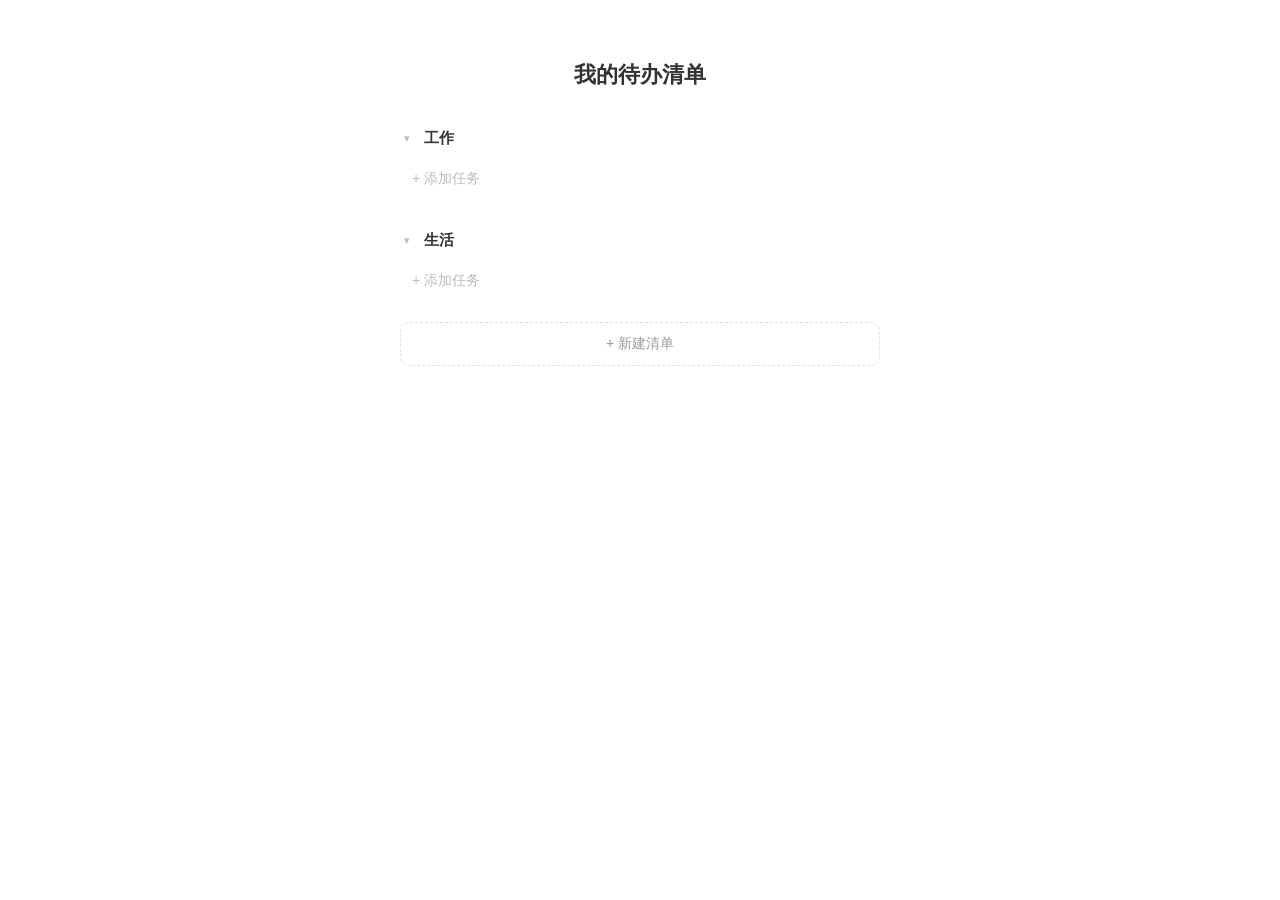
==== index.html @ 476b6042 "add time and reminder" ====
<!DOCTYPE html>
<html lang="zh">
<head>
<meta charset="UTF-8">
<title>我的待办清单</title>
<link rel="stylesheet" href="style.css">
</head>
<body>

<h1>我的待办清单</h1>

<div id="app"></div>

<script src="app.js"></script>
<script>
  // 把整个应用挂到 #app 这个元素上，开始运行
  initApp(document.getElementById('app'));

  // 启动提醒检查（每分钟看一遍有没有任务到点了）
  startReminderTimer();
</script>

</body>
</html>
---- style.css ----
body {
    font-family: -apple-system, BlinkMacSystemFont, "Segoe UI", sans-serif;
    max-width: 480px;
    margin: 60px auto;
    padding: 0 16px;
    background: #ffffff;
    color: #333;
  }

  h1 {
    text-align: center;
    font-size: 22px;
    font-weight: 600;
    color: #333;
    margin-bottom: 28px;
  }

  ul {
    list-style: none;
    padding: 0;
    margin: 0;
  }

  .category {
    margin-bottom: 20px;
  }

  .category-header {
    display: flex;
    align-items: center;
    gap: 8px;
    padding: 8px 4px;
    cursor: pointer;
    user-select: none;
  }

  .arrow {
    width: 12px;
    font-size: 11px;
    color: #bbb;
  }

  .category-name {
    font-size: 15px;
    font-weight: 600;
  }

  .category-count {
    font-size: 12px;
    color: #bbb;
  }

  .todo-item {
    display: flex;
    align-items: center;
    background: #ffffff;
    padding: 14px 12px;
    margin-bottom: 6px;
    border-radius: 10px;
    box-shadow: 0 1px 3px rgba(0, 0, 0, 0.06);
    cursor: pointer;
  }

  .checkbox {
    width: 20px;
    height: 20px;
    flex-shrink: 0;
    margin-right: 12px;
    border: 2px solid #d0d0d0;
    border-radius: 50%;
    background: white;
    cursor: pointer;
    position: relative;
  }

  .checkbox:hover {
    border-color: #4a90e2;
  }

  .checkbox.checked {
    background: #4a90e2;
    border-color: #4a90e2;
  }

  .checkbox.checked::after {
    content: '✓';
    position: absolute;
    top: -3px;
    left: 3px;
    color: white;
    font-size: 13px;
  }

  .todo-text {
    flex: 1;
    font-size: 15px;
  }

  .todo-item.done .todo-text {
    color: #bbb;
    text-decoration: line-through;
  }

  .edit-input {
    flex: 1;
    font-size: 15px;
    padding: 2px 4px;
    border: none;
    border-bottom: 1px solid #4a90e2;
    outline: none;
    background: none;
  }

  .add-task {
    padding: 12px;
    font-size: 14px;
    color: #bbb;
    border-radius: 10px;
    cursor: pointer;
  }

  .add-task:hover {
    color: #4a90e2;
    background: #fafafa;
  }

  .add-input {
    width: 100%;
    box-sizing: border-box;
    padding: 13px 12px;
    font-size: 15px;
    border: 1px solid #4a90e2;
    border-radius: 10px;
    outline: none;
  }

  #new-category-btn {
    width: 100%;
    padding: 12px;
    font-size: 14px;
    color: #999;
    background: none;
    border: 1px dashed #e0e0e0;
    border-radius: 10px;
    cursor: pointer;
  }

  #new-category-btn:hover {
    color: #4a90e2;
    border-color: #4a90e2;
  }

  /* ---- 三个点的下拉菜单 ---- */
  .menu-anchor {
    position: relative;
    flex-shrink: 0;
    margin-left: auto;
  }

  .menu-btn {
    background: none;
    border: none;
    color: #bbb;
    font-size: 16px;
    line-height: 1;
    padding: 4px 6px;
    cursor: pointer;
    opacity: 0;
    transition: opacity 0.15s;
  }

  .todo-item:hover .menu-btn,
  .category-header:hover .menu-btn,
  .menu-btn.open {
    opacity: 1;
  }

  .menu-btn:hover {
    color: #666;
  }

  .menu {
    position: absolute;
    top: 100%;
    right: 0;
    z-index: 10;
    min-width: 130px;
    padding: 4px 0;
    background: white;
    border-radius: 8px;
    box-shadow: 0 2px 12px rgba(0, 0, 0, 0.14);
    cursor: default;
  }

  .menu-item {
    padding: 8px 14px;
    font-size: 13px;
    color: #333;
    cursor: pointer;
  }

  .menu-item:hover {
    background: #f5f7fa;
  }

  .menu-item.danger {
    color: #e05252;
  }

  .menu-label {
    padding: 6px 14px 2px;
    font-size: 11px;
    color: #bbb;
  }

  .menu-divider {
    height: 1px;
    margin: 4px 0;
    background: #f0f0f0;
  }

  /* ---- 详情页 ---- */
  .back-btn {
    padding: 6px 0;
    margin-bottom: 16px;
    font-size: 14px;
    color: #999;
    background: none;
    border: none;
    cursor: pointer;
  }

  .back-btn:hover {
    color: #4a90e2;
  }

  .detail-card {
    display: flex;
    align-items: center;
    padding: 16px 14px;
    border-radius: 10px;
    box-shadow: 0 1px 3px rgba(0, 0, 0, 0.06);
  }

  .detail-title {
    flex: 1;
    font-size: 17px;
  }

  .detail-card.done .detail-title {
    color: #bbb;
    text-decoration: line-through;
  }

  .detail-row {
    display: flex;
    align-items: center;
    gap: 10px;
    padding: 13px 4px;
    font-size: 14px;
    border-bottom: 1px solid #f4f4f4;
  }

  .detail-label {
    flex-shrink: 0;
    width: 68px;
    color: #999;
  }

  .detail-value {
    flex: 1;
  }

  .detail-value.empty {
    color: #ccc;
  }

  .icon-btn {
    padding: 4px;
    font-size: 15px;
    color: #bbb;
    background: none;
    border: none;
    cursor: pointer;
  }

  .icon-btn:hover {
    color: #4a90e2;
  }

  .due-editor {
    padding: 14px 12px;
    margin-top: 8px;
    background: #fafbfc;
    border-radius: 10px;
  }

  .field {
    display: flex;
    align-items: center;
    gap: 10px;
    margin-bottom: 10px;
    font-size: 14px;
  }

  .due-input,
  .remind-select {
    flex: 1;
    padding: 7px 9px;
    font-size: 14px;
    color: #333;
    background: white;
    border: 1px solid #e0e0e0;
    border-radius: 8px;
    outline: none;
  }

  .due-input:focus,
  .remind-select:focus {
    border-color: #4a90e2;
  }

  .due-actions {
    display: flex;
    gap: 8px;
    margin-top: 14px;
  }

  .due-actions button {
    padding: 7px 16px;
    font-size: 13px;
    border: none;
    border-radius: 8px;
    cursor: pointer;
  }

  .btn-primary {
    color: white;
    background: #4a90e2;
  }

  .btn-plain {
    color: #666;
    background: #eee;
  }

  .btn-danger {
    margin-left: auto;
    color: #e05252;
    background: none;
  }

  .notice {
    padding: 10px 4px;
    font-size: 12px;
    line-height: 1.6;
    color: #b58105;
  }

  .detail-meta {
    padding: 14px 4px;
    font-size: 13px;
    color: #999;
  }

  .detail-placeholder {
    padding: 20px;
    font-size: 13px;
    color: #ccc;
    text-align: center;
    border: 1px dashed #eee;
    border-radius: 10px;
  }
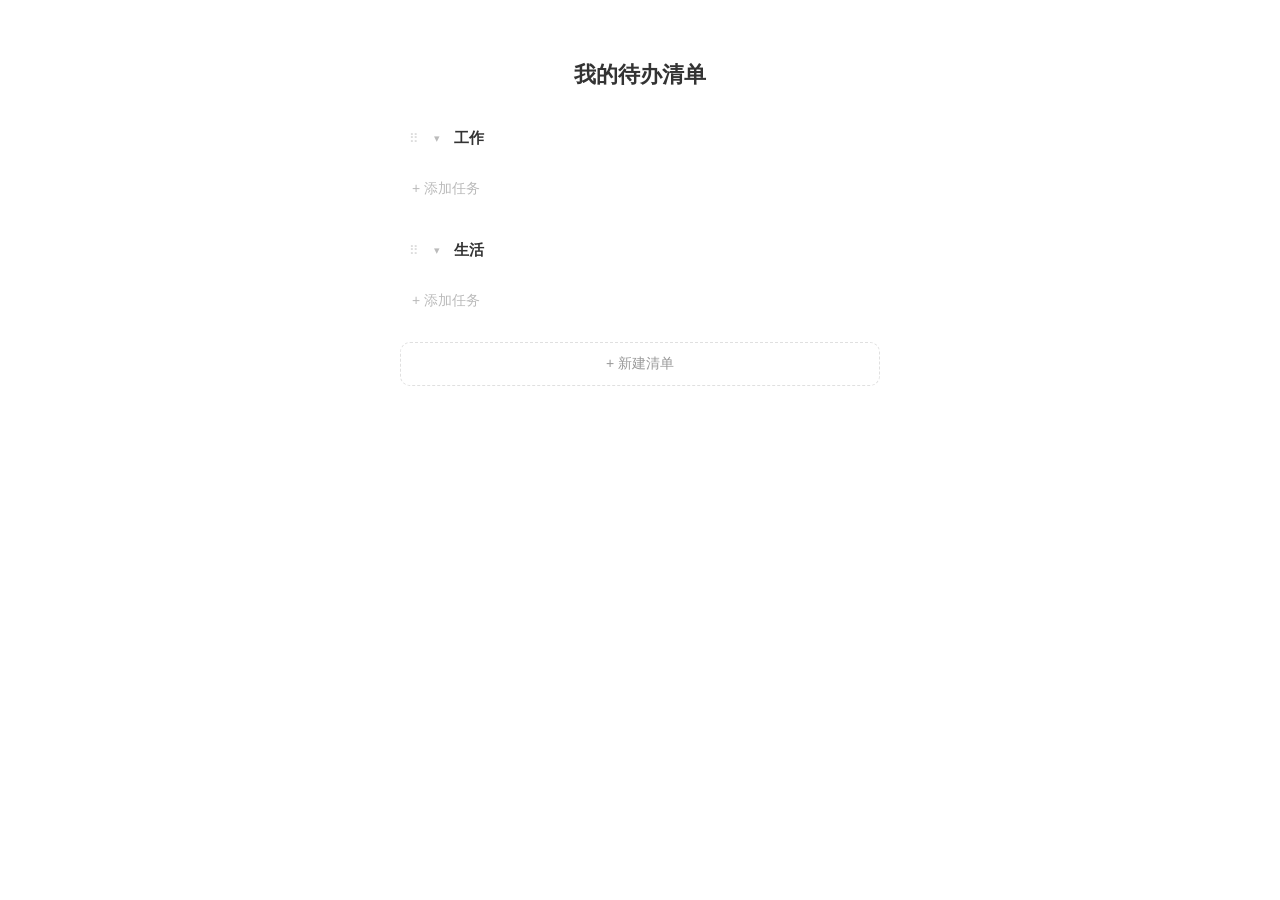
==== commit c8d002e0: "PWA" ====
--- a/index.html
+++ b/index.html
@@ -2,7 +2,19 @@
 <html lang="zh">
 <head>
 <meta charset="UTF-8">
+<!-- 手机上按屏幕真实宽度渲染。没有这一行，iPhone 会当成电脑屏幕、把整页缩小 -->
+<meta name="viewport" content="width=device-width, initial-scale=1, viewport-fit=cover">
 <title>我的待办清单</title>
+
+<!-- PWA：让它能被"添加到主屏幕"，装出来像个 App -->
+<link rel="manifest" href="manifest.json">
+<meta name="theme-color" content="#ffffff">
+<!-- 下面几行是 iPhone 专用的，Safari 不认 manifest 里的部分设置 -->
+<meta name="apple-mobile-web-app-capable" content="yes">
+<meta name="apple-mobile-web-app-status-bar-style" content="default">
+<meta name="apple-mobile-web-app-title" content="待办">
+<link rel="apple-touch-icon" href="icons/apple-touch-icon.png">
+
 <link rel="stylesheet" href="style.css">
 </head>
 <body>
@@ -18,6 +30,17 @@
 
   // 启动提醒检查（每分钟看一遍有没有任务到点了）
   startReminderTimer();
+
+  // 注册 Service Worker，让网页能离线打开。
+  // 浏览器只在 https 或者 localhost 下才允许注册，所以用 http 的局域网地址访问时
+  // 这一步会被跳过 —— 那种情况下网页照常能用，只是装不成 App、也不能离线
+  if ('serviceWorker' in navigator) {
+    window.addEventListener('load', () => {
+      navigator.serviceWorker.register('sw.js').catch((error) => {
+        console.log('Service Worker 没注册成功：', error.message);
+      });
+    });
+  }
 </script>
 
 </body>
--- a/style.css
+++ b/style.css
@@ -5,6 +5,55 @@
     padding: 0 16px;
     background: #ffffff;
     color: #333;
+    /* 装成 App 全屏运行时，别被刘海和底部横条挡住 */
+    padding-left: max(16px, env(safe-area-inset-left));
+    padding-right: max(16px, env(safe-area-inset-right));
+  }
+
+  /* ---- 手机上的调整 ---- */
+  @media (max-width: 600px) {
+    body {
+      margin-top: max(24px, env(safe-area-inset-top));
+      margin-bottom: max(24px, env(safe-area-inset-bottom));
+    }
+
+    h1 {
+      margin-bottom: 20px;
+    }
+  }
+
+  /* 触屏设备上把图标按钮的点击热区放大。
+     手指不像鼠标那么准，太小的按钮点不中 */
+  @media (hover: none) {
+    .drag-handle,
+    .pin-btn,
+    .menu-btn,
+    .icon-btn,
+    .attach-remove {
+      min-width: 36px;
+      min-height: 36px;
+      font-size: 15px;
+    }
+
+    .checkbox {
+      width: 24px;
+      height: 24px;
+    }
+
+    .checkbox.checked::after {
+      top: -1px;
+      left: 4px;
+      font-size: 15px;
+    }
+
+    .todo-item {
+      padding: 12px 8px;
+    }
+
+    .menu-item {
+      padding: 12px 16px;
+      font-size: 14px;
+    }
   }
 
   h1 {
@@ -165,13 +214,88 @@
     line-height: 1;
     padding: 4px 6px;
     cursor: pointer;
-    opacity: 0;
+    opacity: 1;
     transition: opacity 0.15s;
   }
 
-  .todo-item:hover .menu-btn,
-  .category-header:hover .menu-btn,
-  .menu-btn.open {
+  .drag-handle {
+    flex-shrink: 0;
+    padding: 4px 5px;
+    margin-right: 2px;
+    font-size: 13px;
+    line-height: 1;
+    color: #ddd;
+    background: none;
+    border: none;
+    cursor: grab;
+    /* 手机上按住手柄拖动时，不要把页面一起滚走 */
+    touch-action: none;
+  }
+
+  .drag-handle:hover {
+    color: #999;
+  }
+
+  .drag-handle:active {
+    cursor: grabbing;
+  }
+
+  /* 正在被拖动的那一块，半透明一点，好看清自己拖到哪了 */
+  .todo-item.dragging,
+  .category.dragging {
+    opacity: 0.45;
+  }
+
+  /* 空清单也要有一点高度，否则拖不进去 */
+  .category ul:empty {
+    min-height: 10px;
+  }
+
+  .pin-btn {
+    flex-shrink: 0;
+    padding: 4px;
+    font-size: 13px;
+    background: none;
+    border: none;
+    cursor: pointer;
+    opacity: 0.45;
+    transition: opacity 0.15s;
+  }
+
+  /* 已置顶的常亮，一眼能看出哪些被置顶了 */
+  .pin-btn.pinned {
+    opacity: 1;
+  }
+
+  /* 平时隐藏、鼠标移上去才显现 —— 只在真的支持悬停的设备上这么做。
+     手机和平板没有"悬停"这回事，那样会让按钮永远看不见。
+     详情页的按钮不参与隐藏：那一页就是来做操作的，藏起来没道理 */
+  @media (hover: hover) {
+    .todo-item .menu-btn,
+    .category-header .menu-btn,
+    .todo-item .pin-btn {
+      opacity: 0;
+    }
+
+    .todo-item:hover .menu-btn,
+    .category-header:hover .menu-btn,
+    .menu-btn.open {
+      opacity: 1;
+    }
+
+    .todo-item:hover .pin-btn {
+      opacity: 0.45;
+    }
+
+    .todo-item .pin-btn.pinned,
+    .todo-item:hover .pin-btn.pinned {
+      opacity: 1;
+    }
+  }
+
+  /* 放在媒体查询之后，保证鼠标移到按钮本身时一定是完全可见的 */
+  .menu-btn:hover,
+  .pin-btn:hover {
     opacity: 1;
   }
 
@@ -371,3 +495,103 @@
     border: 1px dashed #eee;
     border-radius: 10px;
   }
+
+  .section-label {
+    margin: 22px 0 8px;
+    font-size: 12px;
+    color: #999;
+  }
+
+  .note-input {
+    box-sizing: border-box;
+    width: 100%;
+    padding: 12px;
+    font-family: inherit;
+    font-size: 14px;
+    line-height: 1.6;
+    color: #333;
+    background: #fafbfc;
+    border: 1px solid #eee;
+    border-radius: 10px;
+    outline: none;
+    resize: vertical;
+  }
+
+  .note-input:focus {
+    background: white;
+    border-color: #4a90e2;
+  }
+
+  .file-input {
+    display: none;
+  }
+
+  .attach-add {
+    width: 100%;
+    padding: 11px;
+    font-size: 13px;
+    color: #999;
+    background: none;
+    border: 1px dashed #e0e0e0;
+    border-radius: 10px;
+    cursor: pointer;
+  }
+
+  .attach-add:hover {
+    color: #4a90e2;
+    border-color: #4a90e2;
+  }
+
+  .attach-item {
+    display: flex;
+    align-items: center;
+    gap: 10px;
+    padding: 8px 10px;
+    margin-bottom: 6px;
+    background: #fafbfc;
+    border-radius: 10px;
+  }
+
+  .attach-preview {
+    flex-shrink: 0;
+    max-width: 160px;
+    font-size: 13px;
+  }
+
+  .attach-preview img,
+  .attach-preview video {
+    display: block;
+    max-width: 160px;
+    max-height: 110px;
+    border-radius: 6px;
+  }
+
+  .attach-preview audio {
+    max-width: 160px;
+  }
+
+  .attach-preview a {
+    color: #4a90e2;
+    text-decoration: none;
+  }
+
+  .attach-info {
+    flex: 1;
+    font-size: 12px;
+    color: #999;
+    word-break: break-all;
+  }
+
+  .attach-remove {
+    flex-shrink: 0;
+    padding: 4px 6px;
+    font-size: 16px;
+    color: #ccc;
+    background: none;
+    border: none;
+    cursor: pointer;
+  }
+
+  .attach-remove:hover {
+    color: #e05252;
+  }
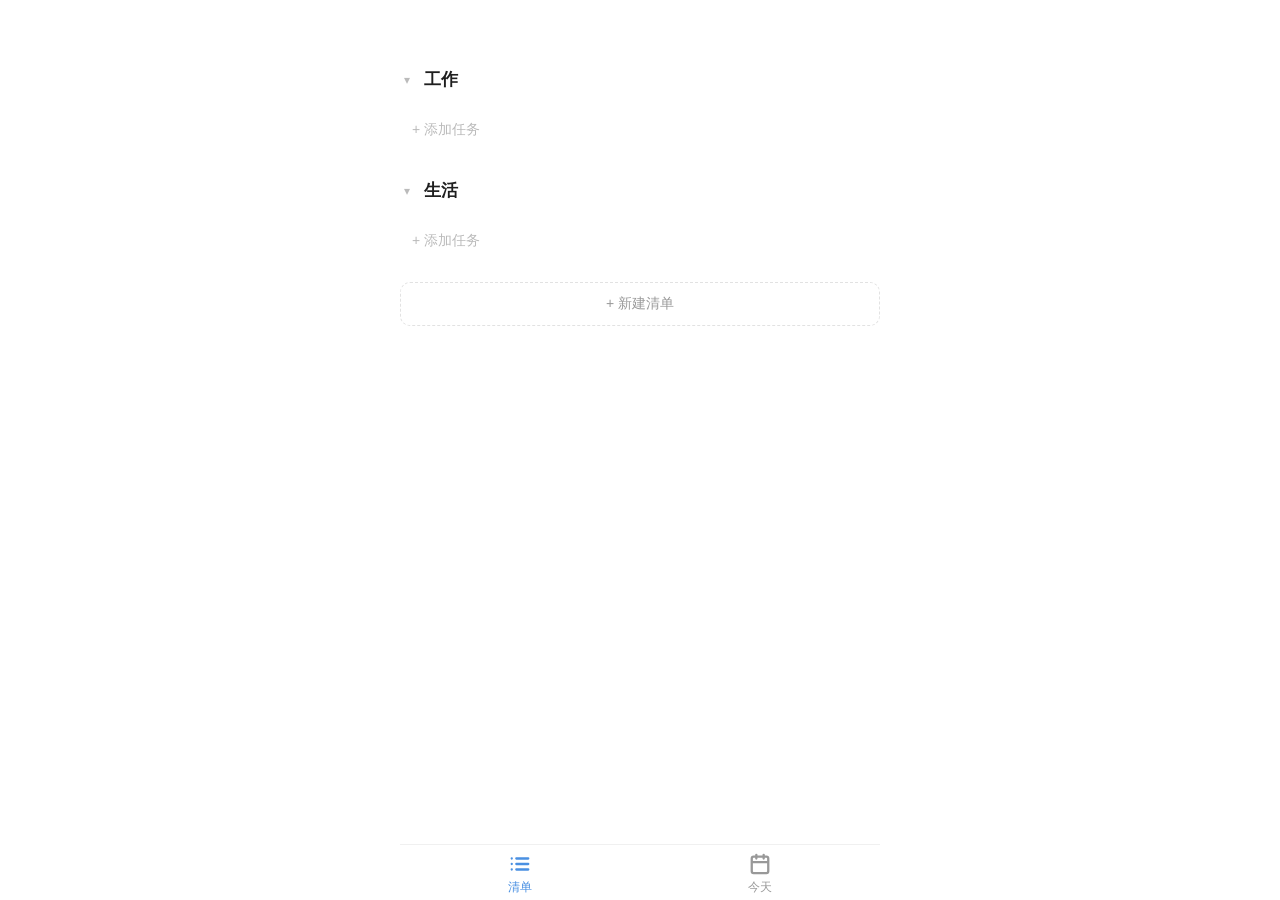
==== commit 3d65a9b3: "增加底部菜单栏和今天视图" ====
--- a/index.html
+++ b/index.html
@@ -19,8 +19,8 @@
 </head>
 <body>
 
-<h1>我的待办清单</h1>
-
+<!-- 标题由各个标签页自己渲染（"清单"页和"今天"页标题不同），
+     所以这里只留一个挂载点 -->
 <div id="app"></div>
 
 <script src="app.js"></script>
--- a/style.css
+++ b/style.css
@@ -1,38 +1,101 @@
+  /* ==========================================================
+     设计变量（design tokens）
+
+     整个界面的颜色、字号、间距、圆角都从这里取，下面的样式里
+     不再出现具体数值。想整体调风格，改这一块就够了。
+
+     为什么要这样：原来散落着 23 个颜色，其中一半是肉眼分不出的灰
+     （#ccc / #c8c8c8 / #bbb / #aaa…），间距里还有 7px、11px、13px
+     这种随手写的数。看起来"没设计感"，往往就是这些不成体系的细节造成的。
+     ========================================================== */
+  :root {
+    /* ---- 文字颜色，从深到浅 ---- */
+    --text-title:  #1f1f1f;   /* 清单名这类标题 */
+    --text-body:   #333333;   /* 正文 */
+    --text-muted:  #666666;   /* 次要信息、已置顶的图标 */
+    --text-subtle: #999999;   /* 说明文字、分组标题 */
+    --text-faint:  #bbbbbb;   /* 占位符、已完成/已放弃的任务 */
+
+    /* ---- 线条，从深到浅 ---- */
+    --icon-idle:   #cccccc;   /* 平时不显眼的图标 */
+    --border:      #d5d5d5;   /* 勾选框这类需要看清的边 */
+    --border-soft: #e2e2e2;   /* 输入框、虚线框 */
+    --divider:     #f0f0f0;   /* 分隔线 */
+
+    /* ---- 背景 ---- */
+    --surface:        #ffffff;   /* 卡片、页面底色 */
+    --surface-sunken: #fafafa;   /* 次要区块、已完成的任务 */
+
+    /* ---- 强调色 ---- */
+    --accent:      #4a90e2;
+    --accent-dark: #3f7fcc;   /* 按钮按下/悬停 */
+    --danger:      #e05252;   /* 删除 */
+    --warning:     #b58105;   /* 提示 */
+
+    /* ---- 间距：只用 4 的倍数 ---- */
+    --space-1: 4px;
+    --space-2: 8px;
+    --space-3: 12px;
+    --space-4: 16px;
+    --space-5: 20px;
+    --space-6: 24px;
+    --space-7: 28px;
+
+    /* ---- 字号 ---- */
+    --text-xs:   12px;   /* 数量、标签 */
+    --text-sm:   13px;   /* 菜单项 */
+    --text-base: 14px;   /* 任务文字 */
+    --text-md:   15px;   /* 输入框 */
+    --text-lg:   17px;   /* 清单名 */
+    --text-xl:   22px;   /* 页面标题 */
+
+    /* ---- 圆角 ---- */
+    --radius-sm: 4px;    /* 勾选框 */
+    --radius:    8px;    /* 输入框、菜单 */
+    --radius-lg: 10px;   /* 卡片 */
+
+    /* ---- 阴影 ---- */
+    --shadow-card: 0 1px 3px rgba(0, 0, 0, 0.06);
+    --shadow-menu: 0 2px 12px rgba(0, 0, 0, 0.14);
+    --shadow-lift: 0 10px 28px rgba(0, 0, 0, 0.18);   /* 拖动时浮起来的那份 */
+  }
+
   body {
     font-family: -apple-system, BlinkMacSystemFont, "Segoe UI", sans-serif;
     max-width: 480px;
-    margin: 60px auto;
-    padding: 0 16px;
-    background: #ffffff;
-    color: #333;
+    margin: 60px auto;   /* 页面级留白，故意不走间距刻度 */
+    padding: 0 var(--space-4);
+    /* 给固定在底部的标签栏让出位置，否则最后一条会被盖住 */
+    padding-bottom: 80px;
+    background: var(--surface);
+    color: var(--text-body);
     /* 装成 App 全屏运行时，别被刘海和底部横条挡住 */
-    padding-left: max(16px, env(safe-area-inset-left));
-    padding-right: max(16px, env(safe-area-inset-right));
+    padding-left: max(var(--space-4), env(safe-area-inset-left));
+    padding-right: max(var(--space-4), env(safe-area-inset-right));
   }
 
   /* ---- 手机上的调整 ---- */
   @media (max-width: 600px) {
     body {
-      margin-top: max(24px, env(safe-area-inset-top));
-      margin-bottom: max(24px, env(safe-area-inset-bottom));
+      margin-top: max(var(--space-6), env(safe-area-inset-top));
+      margin-bottom: max(var(--space-6), env(safe-area-inset-bottom));
     }
 
     h1 {
-      margin-bottom: 20px;
+      margin-bottom: var(--space-5);
     }
   }
 
   /* 触屏设备上把图标按钮的点击热区放大。
      手指不像鼠标那么准，太小的按钮点不中 */
   @media (hover: none) {
-    .drag-handle,
     .pin-btn,
     .menu-btn,
     .icon-btn,
     .attach-remove {
       min-width: 36px;
       min-height: 36px;
-      font-size: 15px;
+      font-size: var(--text-md);
     }
 
     .checkbox {
@@ -40,28 +103,22 @@
       height: 24px;
     }
 
-    .checkbox.checked::after {
-      top: -1px;
-      left: 4px;
-      font-size: 15px;
-    }
-
     .todo-item {
-      padding: 12px 8px;
+      padding: var(--space-3) var(--space-2);
     }
 
     .menu-item {
-      padding: 12px 16px;
-      font-size: 14px;
+      padding: var(--space-3) var(--space-4);
+      font-size: var(--text-base);
     }
   }
 
   h1 {
     text-align: center;
-    font-size: 22px;
+    font-size: var(--text-xl);
     font-weight: 600;
-    color: #333;
-    margin-bottom: 28px;
+    color: var(--text-body);
+    margin-bottom: var(--space-7);
   }
 
   ul {
@@ -70,133 +127,258 @@
     margin: 0;
   }
 
+  /* ---- 底部标签栏 ---- */
+  .tab-bar {
+    position: fixed;
+    left: 0;
+    right: 0;
+    bottom: 0;
+    z-index: 100;
+    display: flex;
+    max-width: 480px;
+    margin: 0 auto;
+    background: var(--surface);
+    border-top: 1px solid var(--divider);
+    /* 别被 iPhone 底部的横条盖住 */
+    padding-bottom: env(safe-area-inset-bottom);
+  }
+
+  .tab {
+    flex: 1;
+    display: flex;
+    flex-direction: column;
+    align-items: center;
+    gap: var(--space-1);
+    padding: var(--space-2) 0 var(--space-1);
+    color: var(--text-subtle);
+    background: none;
+    border: none;
+    cursor: pointer;
+  }
+
+  .tab.active {
+    color: var(--accent);
+  }
+
+  .tab-icon {
+    width: 22px;
+    height: 22px;
+  }
+
+  .tab-label {
+    font-size: var(--text-xs);
+  }
+
+  /* ---- "今天"页 ---- */
+  /* 标题用页面统一的 h1 样式，日期跟在下面 */
+  .view-subtitle {
+    margin: calc(var(--space-6) * -1) 0 var(--space-6);
+    font-size: var(--text-sm);
+    color: var(--text-subtle);
+    text-align: center;
+  }
+
+  .today-section {
+    margin-bottom: var(--space-6);
+  }
+
+  .today-section-title {
+    margin-bottom: var(--space-2);
+    padding: 0 var(--space-1);
+    font-size: var(--text-xs);
+    color: var(--text-subtle);
+  }
+
+  /* 过期的用警示色，一眼能看出来 */
+  .today-section-title.overdue {
+    color: var(--danger);
+  }
+
+  /* 这一页的任务来自不同清单，所以标出它属于哪个清单、几点到期 */
+  .todo-meta {
+    flex-shrink: 0;
+    margin-left: var(--space-2);
+    font-size: var(--text-xs);
+    color: var(--text-faint);
+  }
+
+  .empty-state {
+    padding: var(--space-6) var(--space-4);
+    font-size: var(--text-sm);
+    line-height: 1.7;
+    color: var(--text-faint);
+    text-align: center;
+    border: 1px dashed var(--border-soft);
+    border-radius: var(--radius-lg);
+  }
+
   .category {
-    margin-bottom: 20px;
+    margin-bottom: var(--space-5);
   }
 
   .category-header {
     display: flex;
     align-items: center;
-    gap: 8px;
-    padding: 8px 4px;
+    gap: var(--space-2);
+    padding: var(--space-2) var(--space-1);
     cursor: pointer;
     user-select: none;
   }
 
   .arrow {
     width: 12px;
-    font-size: 11px;
-    color: #bbb;
-  }
-
+    font-size: var(--text-xs);
+    color: var(--text-faint);
+  }
+
+  /* 清单名比任务文字大一号、更粗、更深，
+     这样一眼就能看出"清单是标题、任务是内容"的层级 */
   .category-name {
-    font-size: 15px;
-    font-weight: 600;
+    font-size: var(--text-lg);
+    font-weight: 700;
+    color: var(--text-title);
+    letter-spacing: 0.3px;
   }
 
   .category-count {
-    font-size: 12px;
-    color: #bbb;
+    font-size: var(--text-xs);
+    color: var(--text-faint);
   }
 
   .todo-item {
     display: flex;
     align-items: center;
-    background: #ffffff;
-    padding: 14px 12px;
-    margin-bottom: 6px;
-    border-radius: 10px;
-    box-shadow: 0 1px 3px rgba(0, 0, 0, 0.06);
-    cursor: pointer;
-  }
-
+    background: var(--surface);
+    padding: var(--space-4) var(--space-3);
+    margin-bottom: var(--space-2);
+    border-radius: var(--radius-lg);
+    box-shadow: var(--shadow-card);
+    cursor: pointer;
+  }
+
+  /* 小方框，比原来的圆点收敛一些。
+     用 flex 居中里面的图标，不用手动去凑位置 */
   .checkbox {
-    width: 20px;
-    height: 20px;
+    width: 17px;
+    height: 17px;
     flex-shrink: 0;
-    margin-right: 12px;
-    border: 2px solid #d0d0d0;
-    border-radius: 50%;
-    background: white;
-    cursor: pointer;
-    position: relative;
+    display: flex;
+    align-items: center;
+    justify-content: center;
+    margin-right: var(--space-3);
+    border: 1.5px solid var(--border);
+    border-radius: var(--radius-sm);
+    background: var(--surface);
+    cursor: pointer;
   }
 
   .checkbox:hover {
-    border-color: #4a90e2;
-  }
-
-  .checkbox.checked {
-    background: #4a90e2;
-    border-color: #4a90e2;
-  }
-
-  .checkbox.checked::after {
-    content: '✓';
-    position: absolute;
-    top: -3px;
-    left: 3px;
-    color: white;
-    font-size: 13px;
+    border-color: var(--text-subtle);
+  }
+
+  /* 已完成用灰色的勾、已放弃用灰色的叉，都不再用蓝色实心块。
+     做完或放弃的事已经不是重点了，不该比没做的更抢眼 */
+  .checkbox.done,
+  .checkbox.abandoned {
+    background: var(--surface-sunken);
+    border-color: var(--border);
+    color: var(--text-faint);      /* 图标是 currentColor，跟着这里走 */
+  }
+
+  .box-icon {
+    width: 11px;
+    height: 11px;
   }
 
   .todo-text {
     flex: 1;
-    font-size: 15px;
-  }
-
-  .todo-item.done .todo-text {
-    color: #bbb;
+    font-size: var(--text-base);
+  }
+
+  .todo-item.done .todo-text,
+  .todo-item.abandoned .todo-text {
+    color: var(--text-faint);
     text-decoration: line-through;
+  }
+
+  /* ---- "已完成 / 已放弃"折叠分组 ---- */
+  .sub-group {
+    margin-top: var(--space-1);
+  }
+
+  .sub-group-header {
+    display: flex;
+    align-items: center;
+    gap: var(--space-2);
+    padding: var(--space-2) var(--space-1);
+    cursor: pointer;
+    user-select: none;
+    -webkit-user-select: none;
+  }
+
+  .sub-group-title {
+    font-size: var(--text-xs);
+    color: var(--text-subtle);
+  }
+
+  .sub-group-header:hover .sub-group-title {
+    color: var(--text-muted);
+  }
+
+  /* 分组里的任务比正常任务更收敛一点，它们已经不是重点了 */
+  .sub-group .todo-item {
+    padding: var(--space-3) var(--space-3);
+    box-shadow: none;
+    background: var(--surface-sunken);
   }
 
   .edit-input {
     flex: 1;
-    font-size: 15px;
-    padding: 2px 4px;
+    font-size: var(--text-md);
+    padding: var(--space-1) var(--space-1);
     border: none;
-    border-bottom: 1px solid #4a90e2;
+    border-bottom: 1px solid var(--accent);
     outline: none;
     background: none;
   }
 
   .add-task {
-    padding: 12px;
-    font-size: 14px;
-    color: #bbb;
-    border-radius: 10px;
+    padding: var(--space-3);
+    font-size: var(--text-base);
+    color: var(--text-faint);
+    border-radius: var(--radius-lg);
     cursor: pointer;
   }
 
   .add-task:hover {
-    color: #4a90e2;
-    background: #fafafa;
+    color: var(--accent);
+    background: var(--surface-sunken);
   }
 
   .add-input {
     width: 100%;
     box-sizing: border-box;
-    padding: 13px 12px;
-    font-size: 15px;
-    border: 1px solid #4a90e2;
-    border-radius: 10px;
+    padding: var(--space-3) var(--space-3);
+    font-size: var(--text-md);
+    border: 1px solid var(--accent);
+    border-radius: var(--radius-lg);
     outline: none;
   }
 
   #new-category-btn {
     width: 100%;
-    padding: 12px;
-    font-size: 14px;
-    color: #999;
-    background: none;
-    border: 1px dashed #e0e0e0;
-    border-radius: 10px;
+    padding: var(--space-3);
+    font-size: var(--text-base);
+    color: var(--text-subtle);
+    background: none;
+    border: 1px dashed var(--border-soft);
+    border-radius: var(--radius-lg);
     cursor: pointer;
   }
 
   #new-category-btn:hover {
-    color: #4a90e2;
-    border-color: #4a90e2;
+    color: var(--accent);
+    border-color: var(--accent);
   }
 
   /* ---- 三个点的下拉菜单 ---- */
@@ -209,41 +391,50 @@
   .menu-btn {
     background: none;
     border: none;
-    color: #bbb;
-    font-size: 16px;
+    color: var(--text-faint);
+    font-size: var(--text-md);
     line-height: 1;
-    padding: 4px 6px;
+    padding: var(--space-1) var(--space-2);
     cursor: pointer;
     opacity: 1;
     transition: opacity 0.15s;
   }
 
-  .drag-handle {
-    flex-shrink: 0;
-    padding: 4px 5px;
-    margin-right: 2px;
-    font-size: 13px;
-    line-height: 1;
-    color: #ddd;
-    background: none;
-    border: none;
-    cursor: grab;
-    /* 手机上按住手柄拖动时，不要把页面一起滚走 */
-    touch-action: none;
-  }
-
-  .drag-handle:hover {
-    color: #999;
-  }
-
-  .drag-handle:active {
-    cursor: grabbing;
-  }
-
-  /* 正在被拖动的那一块，半透明一点，好看清自己拖到哪了 */
-  .todo-item.dragging,
-  .category.dragging {
-    opacity: 0.45;
+  /* 浮起来跟着手指走的那一份复制品 */
+  .drag-ghost {
+    position: fixed;
+    z-index: 1000;
+    margin: 0;
+    pointer-events: none;
+    transform: scale(1.03);
+    box-shadow: var(--shadow-lift);
+    opacity: 0.96;
+    /* 阴影渐渐加深，做出"拿起来"的感觉。
+       transform 不要加过渡，否则跟手会有延迟 */
+    transition: box-shadow 0.2s;
+  }
+
+  /* 原地留下的占位：变淡，让人看清自己会落在哪 */
+  .drag-source {
+    opacity: 0.28;
+  }
+
+  .drag-source .pin-btn,
+  .drag-source .menu-btn {
+    opacity: 0 !important;
+  }
+
+  /* 拖动时不要选中文字。输入框里还是要能选的 */
+  .todo-item,
+  .category-header {
+    user-select: none;
+    -webkit-user-select: none;
+  }
+
+  .todo-item input,
+  .todo-item textarea {
+    user-select: text;
+    -webkit-user-select: text;
   }
 
   /* 空清单也要有一点高度，否则拖不进去 */
@@ -253,17 +444,26 @@
 
   .pin-btn {
     flex-shrink: 0;
-    padding: 4px;
-    font-size: 13px;
+    display: flex;
+    align-items: center;
+    justify-content: center;
+    padding: var(--space-1) var(--space-2);
+    color: var(--icon-idle);
     background: none;
     border: none;
     cursor: pointer;
-    opacity: 0.45;
-    transition: opacity 0.15s;
-  }
-
-  /* 已置顶的常亮，一眼能看出哪些被置顶了 */
+    opacity: 0.9;
+    transition: opacity 0.15s, color 0.15s;
+  }
+
+  .btn-icon {
+    width: 14px;
+    height: 14px;
+  }
+
+  /* 已置顶的用更深的灰色，一眼能看出哪些被置顶了 */
   .pin-btn.pinned {
+    color: var(--text-muted);
     opacity: 1;
   }
 
@@ -300,7 +500,7 @@
   }
 
   .menu-btn:hover {
-    color: #666;
+    color: var(--text-muted);
   }
 
   .menu {
@@ -309,86 +509,87 @@
     right: 0;
     z-index: 10;
     min-width: 130px;
-    padding: 4px 0;
-    background: white;
-    border-radius: 8px;
-    box-shadow: 0 2px 12px rgba(0, 0, 0, 0.14);
+    padding: var(--space-1) 0;
+    background: var(--surface);
+    border-radius: var(--radius);
+    box-shadow: var(--shadow-menu);
     cursor: default;
   }
 
   .menu-item {
-    padding: 8px 14px;
-    font-size: 13px;
-    color: #333;
+    padding: var(--space-2) var(--space-4);
+    font-size: var(--text-sm);
+    color: var(--text-body);
     cursor: pointer;
   }
 
   .menu-item:hover {
-    background: #f5f7fa;
+    background: var(--surface-sunken);
   }
 
   .menu-item.danger {
-    color: #e05252;
+    color: var(--danger);
   }
 
   .menu-label {
-    padding: 6px 14px 2px;
-    font-size: 11px;
-    color: #bbb;
+    padding: var(--space-2) var(--space-4) var(--space-1);
+    font-size: var(--text-xs);
+    color: var(--text-faint);
   }
 
   .menu-divider {
     height: 1px;
-    margin: 4px 0;
-    background: #f0f0f0;
+    margin: var(--space-1) 0;
+    background: var(--divider);
   }
 
   /* ---- 详情页 ---- */
   .back-btn {
-    padding: 6px 0;
-    margin-bottom: 16px;
-    font-size: 14px;
-    color: #999;
+    padding: var(--space-2) 0;
+    margin-bottom: var(--space-4);
+    font-size: var(--text-base);
+    color: var(--text-subtle);
     background: none;
     border: none;
     cursor: pointer;
   }
 
   .back-btn:hover {
-    color: #4a90e2;
+    color: var(--accent);
   }
 
   .detail-card {
     display: flex;
     align-items: center;
-    padding: 16px 14px;
-    border-radius: 10px;
-    box-shadow: 0 1px 3px rgba(0, 0, 0, 0.06);
+    padding: var(--space-4) var(--space-4);
+    border-radius: var(--radius-lg);
+    box-shadow: var(--shadow-card);
   }
 
   .detail-title {
     flex: 1;
-    font-size: 17px;
-  }
-
-  .detail-card.done .detail-title {
-    color: #bbb;
+    font-size: var(--text-lg);
+  }
+
+  .detail-card.done .detail-title,
+  .detail-card.abandoned .detail-title {
+    color: var(--text-faint);
     text-decoration: line-through;
   }
 
   .detail-row {
     display: flex;
     align-items: center;
-    gap: 10px;
-    padding: 13px 4px;
-    font-size: 14px;
-    border-bottom: 1px solid #f4f4f4;
+    gap: var(--space-3);
+    padding: var(--space-3) var(--space-1);
+    font-size: var(--text-base);
+    border-bottom: 1px solid var(--divider);
   }
 
   .detail-label {
     flex-shrink: 0;
     width: 68px;
-    color: #999;
+    color: var(--text-subtle);
   }
 
   .detail-value {
@@ -396,130 +597,130 @@
   }
 
   .detail-value.empty {
-    color: #ccc;
+    color: var(--icon-idle);
   }
 
   .icon-btn {
-    padding: 4px;
-    font-size: 15px;
-    color: #bbb;
+    padding: var(--space-1);
+    font-size: var(--text-md);
+    color: var(--text-faint);
     background: none;
     border: none;
     cursor: pointer;
   }
 
   .icon-btn:hover {
-    color: #4a90e2;
+    color: var(--accent);
   }
 
   .due-editor {
-    padding: 14px 12px;
-    margin-top: 8px;
-    background: #fafbfc;
-    border-radius: 10px;
+    padding: var(--space-4) var(--space-3);
+    margin-top: var(--space-2);
+    background: var(--surface-sunken);
+    border-radius: var(--radius-lg);
   }
 
   .field {
     display: flex;
     align-items: center;
-    gap: 10px;
-    margin-bottom: 10px;
-    font-size: 14px;
+    gap: var(--space-3);
+    margin-bottom: var(--space-3);
+    font-size: var(--text-base);
   }
 
   .due-input,
   .remind-select {
     flex: 1;
-    padding: 7px 9px;
-    font-size: 14px;
-    color: #333;
-    background: white;
-    border: 1px solid #e0e0e0;
-    border-radius: 8px;
+    padding: var(--space-2) 9px;
+    font-size: var(--text-base);
+    color: var(--text-body);
+    background: var(--surface);
+    border: 1px solid var(--border-soft);
+    border-radius: var(--radius);
     outline: none;
   }
 
   .due-input:focus,
   .remind-select:focus {
-    border-color: #4a90e2;
+    border-color: var(--accent);
   }
 
   .due-actions {
     display: flex;
-    gap: 8px;
-    margin-top: 14px;
+    gap: var(--space-2);
+    margin-top: var(--space-4);
   }
 
   .due-actions button {
-    padding: 7px 16px;
-    font-size: 13px;
+    padding: var(--space-2) var(--space-4);
+    font-size: var(--text-sm);
     border: none;
-    border-radius: 8px;
+    border-radius: var(--radius);
     cursor: pointer;
   }
 
   .btn-primary {
-    color: white;
-    background: #4a90e2;
+    color: var(--surface);
+    background: var(--accent);
   }
 
   .btn-plain {
-    color: #666;
-    background: #eee;
+    color: var(--text-muted);
+    background: var(--border-soft);
   }
 
   .btn-danger {
     margin-left: auto;
-    color: #e05252;
+    color: var(--danger);
     background: none;
   }
 
   .notice {
-    padding: 10px 4px;
-    font-size: 12px;
+    padding: var(--space-3) var(--space-1);
+    font-size: var(--text-xs);
     line-height: 1.6;
-    color: #b58105;
+    color: var(--warning);
   }
 
   .detail-meta {
-    padding: 14px 4px;
-    font-size: 13px;
-    color: #999;
+    padding: var(--space-4) var(--space-1);
+    font-size: var(--text-sm);
+    color: var(--text-subtle);
   }
 
   .detail-placeholder {
-    padding: 20px;
-    font-size: 13px;
-    color: #ccc;
+    padding: var(--space-5);
+    font-size: var(--text-sm);
+    color: var(--icon-idle);
     text-align: center;
-    border: 1px dashed #eee;
-    border-radius: 10px;
+    border: 1px dashed var(--border-soft);
+    border-radius: var(--radius-lg);
   }
 
   .section-label {
-    margin: 22px 0 8px;
-    font-size: 12px;
-    color: #999;
+    margin: var(--space-5) 0 var(--space-2);
+    font-size: var(--text-xs);
+    color: var(--text-subtle);
   }
 
   .note-input {
     box-sizing: border-box;
     width: 100%;
-    padding: 12px;
+    padding: var(--space-3);
     font-family: inherit;
-    font-size: 14px;
+    font-size: var(--text-base);
     line-height: 1.6;
-    color: #333;
-    background: #fafbfc;
-    border: 1px solid #eee;
-    border-radius: 10px;
+    color: var(--text-body);
+    background: var(--surface-sunken);
+    border: 1px solid var(--border-soft);
+    border-radius: var(--radius-lg);
     outline: none;
     resize: vertical;
   }
 
   .note-input:focus {
-    background: white;
-    border-color: #4a90e2;
+    background: var(--surface);
+    border-color: var(--accent);
   }
 
   .file-input {
@@ -528,34 +729,34 @@
 
   .attach-add {
     width: 100%;
-    padding: 11px;
-    font-size: 13px;
-    color: #999;
-    background: none;
-    border: 1px dashed #e0e0e0;
-    border-radius: 10px;
+    padding: var(--space-3);
+    font-size: var(--text-sm);
+    color: var(--text-subtle);
+    background: none;
+    border: 1px dashed var(--border-soft);
+    border-radius: var(--radius-lg);
     cursor: pointer;
   }
 
   .attach-add:hover {
-    color: #4a90e2;
-    border-color: #4a90e2;
+    color: var(--accent);
+    border-color: var(--accent);
   }
 
   .attach-item {
     display: flex;
     align-items: center;
-    gap: 10px;
-    padding: 8px 10px;
-    margin-bottom: 6px;
-    background: #fafbfc;
-    border-radius: 10px;
+    gap: var(--space-3);
+    padding: var(--space-2) var(--space-3);
+    margin-bottom: var(--space-2);
+    background: var(--surface-sunken);
+    border-radius: var(--radius-lg);
   }
 
   .attach-preview {
     flex-shrink: 0;
     max-width: 160px;
-    font-size: 13px;
+    font-size: var(--text-sm);
   }
 
   .attach-preview img,
@@ -563,7 +764,7 @@
     display: block;
     max-width: 160px;
     max-height: 110px;
-    border-radius: 6px;
+    border-radius: var(--radius);
   }
 
   .attach-preview audio {
@@ -571,27 +772,27 @@
   }
 
   .attach-preview a {
-    color: #4a90e2;
+    color: var(--accent);
     text-decoration: none;
   }
 
   .attach-info {
     flex: 1;
-    font-size: 12px;
-    color: #999;
+    font-size: var(--text-xs);
+    color: var(--text-subtle);
     word-break: break-all;
   }
 
   .attach-remove {
     flex-shrink: 0;
-    padding: 4px 6px;
-    font-size: 16px;
-    color: #ccc;
+    padding: var(--space-1) var(--space-2);
+    font-size: var(--text-md);
+    color: var(--icon-idle);
     background: none;
     border: none;
     cursor: pointer;
   }
 
   .attach-remove:hover {
-    color: #e05252;
-  }
+    color: var(--danger);
+  }
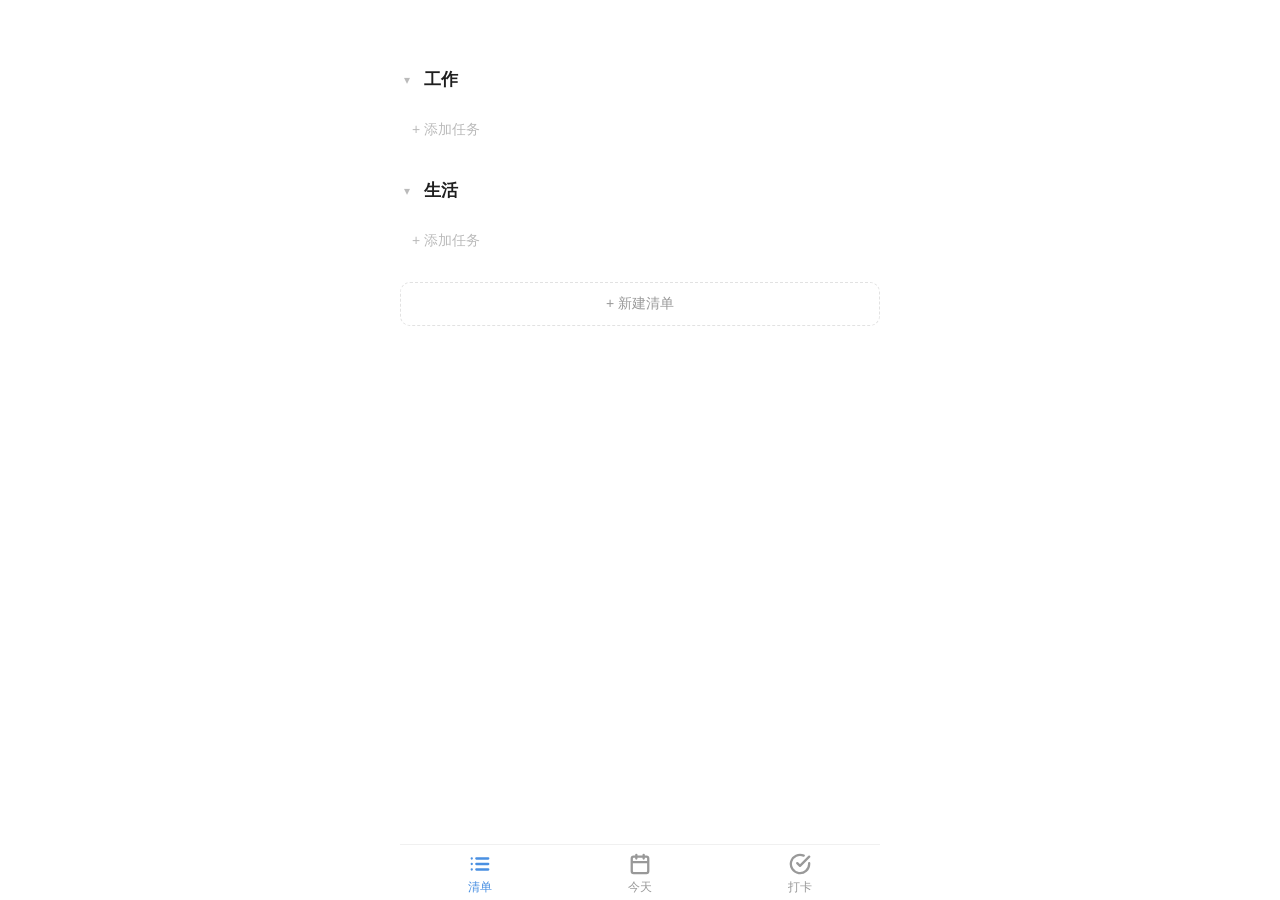
==== commit 6c11f1c9: "add quicklog function" ====
--- a/index.html
+++ b/index.html
@@ -24,6 +24,9 @@
 <div id="app"></div>
 
 <script src="app.js"></script>
+<!-- 打卡功能单独放在 logs.js 里。它要用 app.js 里的工具，所以必须排在后面。
+     新增脚本时记得同时加进 sw.js 的缓存列表（有测试盯着） -->
+<script src="logs.js"></script>
 <script>
   // 把整个应用挂到 #app 这个元素上，开始运行
   initApp(document.getElementById('app'));
--- a/style.css
+++ b/style.css
@@ -212,6 +212,237 @@
     border-radius: var(--radius-lg);
   }
 
+  /* ---- "打卡"页 ---- */
+  .logs-view .empty-state {
+    margin-bottom: var(--space-3);
+  }
+
+  .log-item {
+    display: flex;
+    align-items: center;
+    gap: var(--space-3);
+    padding: var(--space-3) var(--space-3) var(--space-3) var(--space-4);
+    margin-bottom: var(--space-2);
+    background: var(--surface);
+    border-radius: var(--radius-lg);
+    box-shadow: var(--shadow-card);
+    cursor: pointer;
+    user-select: none;
+    -webkit-user-select: none;
+  }
+
+  .log-info {
+    flex: 1;
+    min-width: 0;
+  }
+
+  .log-name {
+    display: block;
+    font-size: var(--text-base);
+    color: var(--text-body);
+  }
+
+  .log-meta {
+    display: block;
+    margin-top: var(--space-1);
+    font-size: var(--text-xs);
+    color: var(--text-subtle);
+  }
+
+  /* 右边的大数字：点一下记一次。做得大一些，手指好点准 */
+  .log-count {
+    flex-shrink: 0;
+    min-width: 48px;
+    height: 48px;
+    padding: 0 var(--space-3);
+    font-size: var(--text-lg);
+    font-weight: 700;
+    color: var(--accent);
+    background: var(--surface-sunken);
+    border: 1.5px solid var(--border-soft);
+    border-radius: 999px;
+    cursor: pointer;
+  }
+
+  .log-count:active {
+    background: var(--border-soft);
+  }
+
+  .new-log-btn {
+    width: 100%;
+    padding: var(--space-3);
+    font-size: var(--text-base);
+    color: var(--text-subtle);
+    background: none;
+    border: 1px dashed var(--border-soft);
+    border-radius: var(--radius-lg);
+    cursor: pointer;
+  }
+
+  .new-log-btn:hover {
+    color: var(--accent);
+    border-color: var(--accent);
+  }
+
+  /* 打完卡时浮在标签栏上方的"撤销"提示 */
+  .undo-toast {
+    position: fixed;
+    left: 50%;
+    bottom: calc(76px + env(safe-area-inset-bottom));
+    z-index: 200;
+    display: flex;
+    align-items: center;
+    gap: var(--space-4);
+    padding: var(--space-2) var(--space-2) var(--space-2) var(--space-4);
+    font-size: var(--text-sm);
+    color: var(--surface);
+    white-space: nowrap;
+    background: var(--text-body);
+    border-radius: var(--radius-lg);
+    box-shadow: var(--shadow-menu);
+    transform: translateX(-50%);
+  }
+
+  .undo-btn {
+    padding: var(--space-1) var(--space-3);
+    font-size: var(--text-sm);
+    font-weight: 600;
+    color: var(--accent);
+    background: none;
+    border: none;
+    cursor: pointer;
+  }
+
+  /* ---- 打卡详情页：月历和记录 ---- */
+  .log-calendar {
+    margin-top: var(--space-5);
+    padding: var(--space-4);
+    background: var(--surface);
+    border-radius: var(--radius-lg);
+    box-shadow: var(--shadow-card);
+  }
+
+  .calendar-header {
+    display: flex;
+    align-items: center;
+    justify-content: space-between;
+    margin-bottom: var(--space-3);
+  }
+
+  .calendar-title {
+    font-size: var(--text-md);
+    font-weight: 600;
+    color: var(--text-title);
+  }
+
+  .calendar-nav {
+    padding: var(--space-1) var(--space-3);
+    font-size: var(--text-lg);
+    color: var(--text-subtle);
+    background: none;
+    border: none;
+    cursor: pointer;
+  }
+
+  .calendar-weekdays,
+  .calendar-grid {
+    display: grid;
+    grid-template-columns: repeat(7, 1fr);
+    text-align: center;
+  }
+
+  .calendar-weekday {
+    padding-bottom: var(--space-2);
+    font-size: var(--text-xs);
+    color: var(--text-faint);
+  }
+
+  .calendar-cell {
+    position: relative;
+    display: flex;
+    align-items: center;
+    justify-content: center;
+    height: 40px;
+    font-size: var(--text-sm);
+    color: var(--text-body);
+  }
+
+  .calendar-day {
+    display: flex;
+    align-items: center;
+    justify-content: center;
+    width: 30px;
+    height: 30px;
+    border-radius: 50%;
+  }
+
+  .calendar-cell.today .calendar-day {
+    border: 1.5px solid var(--accent);
+  }
+
+  /* 打过卡的日子涂上主色 */
+  .calendar-cell.logged .calendar-day {
+    color: var(--surface);
+    background: var(--accent);
+  }
+
+  /* 同一天打了几次：右上角的小数字 */
+  .calendar-count {
+    position: absolute;
+    top: 0;
+    right: var(--space-1);
+    box-sizing: border-box;
+    min-width: 16px;
+    height: 16px;
+    padding: 0 var(--space-1);
+    font-size: var(--text-xs);
+    line-height: 16px;
+    color: var(--surface);
+    background: var(--danger);
+    border-radius: 999px;
+  }
+
+  .log-entries {
+    margin-top: var(--space-2);
+  }
+
+  .log-entry {
+    display: flex;
+    align-items: center;
+    justify-content: space-between;
+    padding: var(--space-2) var(--space-1);
+    font-size: var(--text-sm);
+    color: var(--text-body);
+    border-bottom: 1px solid var(--divider);
+  }
+
+  .log-entry-remove {
+    padding: var(--space-1) var(--space-2);
+    font-size: var(--text-md);
+    color: var(--icon-idle);
+    background: none;
+    border: none;
+    cursor: pointer;
+  }
+
+  .log-entry-remove:hover {
+    color: var(--danger);
+  }
+
+  .log-entries-empty {
+    padding: var(--space-3) var(--space-1);
+    font-size: var(--text-sm);
+    color: var(--text-faint);
+  }
+
+  @media (hover: none) {
+    .log-entry-remove,
+    .calendar-nav {
+      min-width: 36px;
+      min-height: 36px;
+    }
+  }
+
   .category {
     margin-bottom: var(--space-5);
   }
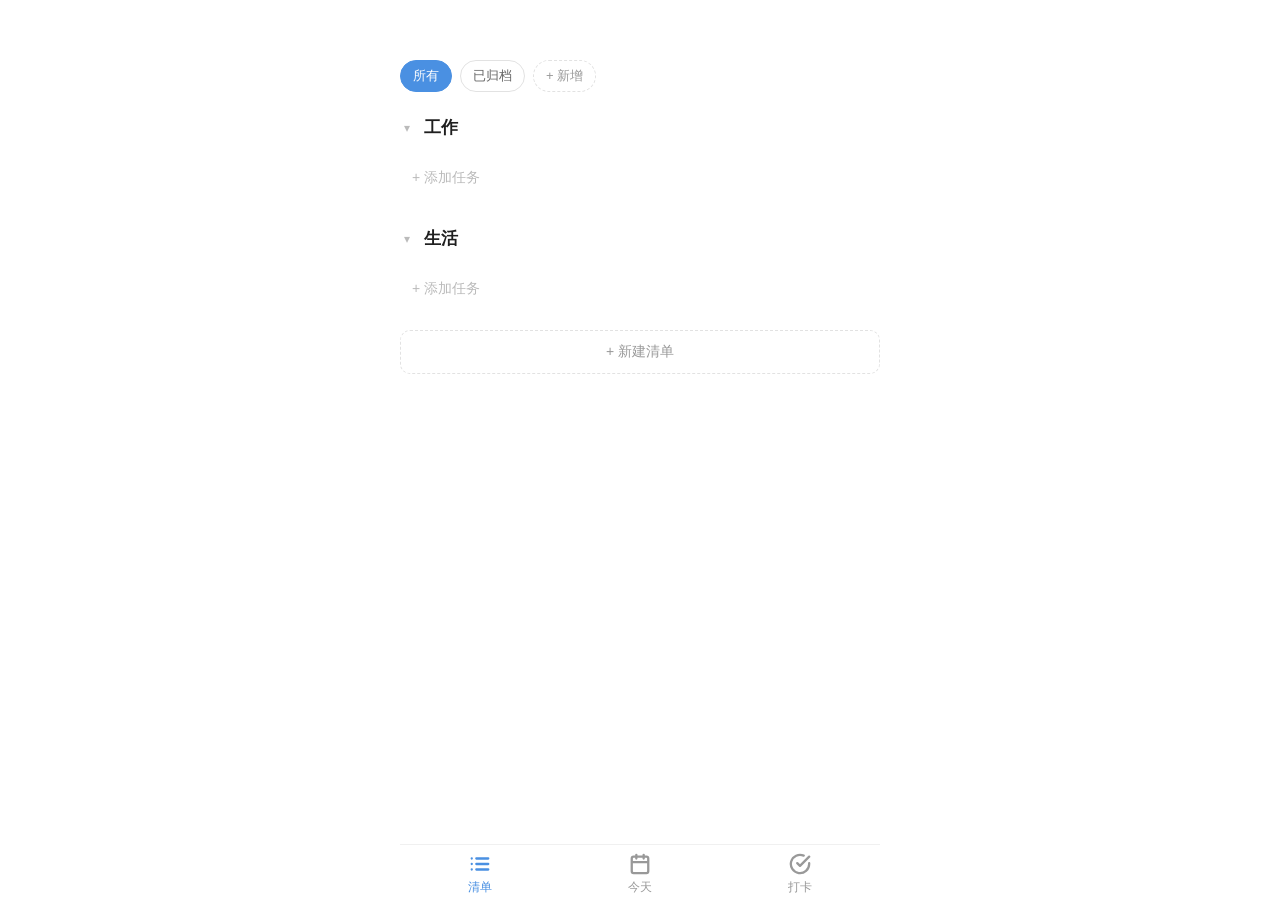
==== commit d13b51fc: "标签界面抽成tags;清单页新增标签功能" ====
--- a/index.html
+++ b/index.html
@@ -24,8 +24,10 @@
 <div id="app"></div>
 
 <script src="app.js"></script>
-<!-- 打卡功能单独放在 logs.js 里。它要用 app.js 里的工具，所以必须排在后面。
-     新增脚本时记得同时加进 sw.js 的缓存列表（有测试盯着） -->
+<!-- 标签界面（顶部标签行、长按管理）清单页和打卡页共用，放在 tags.js 里。
+     打卡功能单独放在 logs.js 里。它们要用前面文件里的工具，所以顺序不能乱。
+     新增脚本时记得同时加进 sw.js 的缓存列表（有测试盯着）和 tools/test.html 的 SCRIPTS -->
+<script src="tags.js"></script>
 <script src="logs.js"></script>
 <script>
   // 把整个应用挂到 #app 这个元素上，开始运行
--- a/style.css
+++ b/style.css
@@ -357,6 +357,36 @@
     color: var(--text-faint);
   }
 
+  /* 详情页顶部横排的三个小方块：总次数 / 本月 / 上次打卡 */
+  .stat-row {
+    display: flex;
+    gap: var(--space-2);
+    margin-top: var(--space-4);
+  }
+
+  .stat-tile {
+    flex: 1;
+    display: flex;
+    flex-direction: column;
+    align-items: center;
+    gap: var(--space-1);
+    padding: var(--space-3) var(--space-1);
+    background: var(--surface);
+    border-radius: var(--radius-lg);
+    box-shadow: var(--shadow-card);
+  }
+
+  .stat-value {
+    font-size: var(--text-lg);
+    font-weight: 700;
+    color: var(--text-title);
+  }
+
+  .stat-label {
+    font-size: var(--text-xs);
+    color: var(--text-subtle);
+  }
+
   .calendar-cell {
     position: relative;
     display: flex;
@@ -365,41 +395,47 @@
     height: 40px;
     font-size: var(--text-sm);
     color: var(--text-body);
-  }
-
+    cursor: pointer;      /* 点某一天，下面就列出那天的记录 */
+  }
+
+  .calendar-cell.blank {
+    cursor: default;
+  }
+
+  /* 日期数字下面的圆底（今天／选中时才有颜色）。
+     它要比手写圈明显小一圈，否则会把圈盖住 —— 手写圈画出来的椭圆
+     大约只占画布的八成，所以 26 和 36 这两个数字是配套的，改一个要想着另一个 */
   .calendar-day {
+    position: relative;   /* 压在手写圈上面 */
+    z-index: 1;
     display: flex;
     align-items: center;
     justify-content: center;
-    width: 30px;
-    height: 30px;
+    width: 26px;
+    height: 26px;
     border-radius: 50%;
   }
 
+  /* 今天：灰底圆 */
   .calendar-cell.today .calendar-day {
-    border: 1.5px solid var(--accent);
-  }
-
-  /* 打过卡的日子涂上主色 */
-  .calendar-cell.logged .calendar-day {
+    background: var(--divider);
+  }
+
+  /* 选中的那天：主色圆，盖过"今天"的灰底 */
+  .calendar-cell.selected .calendar-day {
     color: var(--surface);
     background: var(--accent);
   }
 
-  /* 同一天打了几次：右上角的小数字 */
-  .calendar-count {
+  /* 打过卡的日子：像用笔圈出来的黑色圈。不显示打了几次 ——
+     具体次数看下面那天的记录列表就行，月历上只回答"这天打没打" */
+  .hand-circle {
     position: absolute;
-    top: 0;
-    right: var(--space-1);
-    box-sizing: border-box;
-    min-width: 16px;
-    height: 16px;
-    padding: 0 var(--space-1);
-    font-size: var(--text-xs);
-    line-height: 16px;
-    color: var(--surface);
-    background: var(--danger);
-    border-radius: 999px;
+    width: 36px;
+    height: 36px;
+    color: var(--text-title);
+    stroke-width: 1.6;
+    pointer-events: none;
   }
 
   .log-entries {
@@ -431,6 +467,209 @@
 
   .log-entries-empty {
     padding: var(--space-3) var(--space-1);
+    font-size: var(--text-sm);
+    color: var(--text-faint);
+  }
+
+  /* 补录：只在"已经过去、又没打卡"的日子才出现 */
+  .backfill-btn {
+    width: 100%;
+    padding: var(--space-3);
+    margin-top: var(--space-2);
+    font-size: var(--text-sm);
+    color: var(--text-subtle);
+    background: none;
+    border: 1px dashed var(--border-soft);
+    border-radius: var(--radius-lg);
+    cursor: pointer;
+  }
+
+  .backfill-btn:hover {
+    color: var(--accent);
+    border-color: var(--accent);
+  }
+
+  .backfill-editor {
+    display: flex;
+    align-items: center;
+    gap: var(--space-2);
+    margin-top: var(--space-2);
+    padding: var(--space-3);
+    background: var(--surface-sunken);
+    border-radius: var(--radius-lg);
+  }
+
+  .backfill-time {
+    flex: 1;
+    min-width: 0;
+    padding: var(--space-2);
+    font-family: inherit;
+    font-size: var(--text-sm);
+    color: var(--text-body);
+    background: var(--surface);
+    border: 1px solid var(--border-soft);
+    border-radius: var(--radius);
+    outline: none;
+  }
+
+  .backfill-time:focus {
+    border-color: var(--accent);
+  }
+
+  /* 补录和新增打卡的"确定 / 取消"是同一款小按钮 */
+  .backfill-editor button,
+  .log-draft-actions button {
+    flex-shrink: 0;
+    padding: var(--space-2) var(--space-3);
+    font-size: var(--text-sm);
+    border: none;
+    border-radius: var(--radius);
+    cursor: pointer;
+  }
+
+  .backfill-confirm,
+  .log-draft-create {
+    color: var(--surface);
+    background: var(--accent);
+  }
+
+  .backfill-cancel,
+  .log-draft-cancel {
+    color: var(--text-muted);
+    background: var(--divider);
+  }
+
+  /* ---- 标签（打卡页和清单页共用，界面在 tags.js 里）---- */
+
+  /* 顶部那一行：所有 | 用户的标签… | 已归档 | + 新增。放不下就横着滑 */
+  .tag-bar {
+    display: flex;
+    gap: var(--space-2);
+    margin-bottom: var(--space-4);
+    overflow-x: auto;
+    scrollbar-width: none;             /* 滑动条藏起来，手机上本来也看不到 */
+  }
+
+  .tag-bar::-webkit-scrollbar {
+    display: none;
+  }
+
+  /* 顶部的标签和详情页里可选的标签长得一样，只是"选中"的叫法不同 */
+  .tag-chip,
+  .tag-option {
+    flex-shrink: 0;
+    min-height: 32px;
+    padding: 0 var(--space-3);
+    font-family: inherit;
+    font-size: var(--text-sm);
+    color: var(--text-muted);
+    white-space: nowrap;
+    background: var(--surface);
+    border: 1px solid var(--border-soft);
+    border-radius: 999px;
+    cursor: pointer;
+    user-select: none;
+    -webkit-user-select: none;
+    -webkit-touch-callout: none;       /* 长按时别弹出 iOS 自带的"拷贝"菜单 */
+  }
+
+  .tag-chip.active,
+  .tag-option.selected {
+    color: var(--surface);
+    background: var(--accent);
+    border-color: var(--accent);
+  }
+
+  /* 长按了的那个标签，框变成虚线，和下面的操作条对上号 */
+  .tag-chip.managing {
+    border-style: dashed;
+    border-color: var(--accent);
+  }
+
+  .tag-new {
+    color: var(--text-subtle);
+    border-style: dashed;
+  }
+
+  .tag-input {
+    flex-shrink: 0;
+    width: 96px;
+    min-height: 32px;
+    padding: 0 var(--space-3);
+    font-family: inherit;
+    font-size: var(--text-sm);
+    border: 1px solid var(--accent);
+    border-radius: 999px;
+    outline: none;
+  }
+
+  /* 长按标签后出现的"改名 / 删除 / 完成" */
+  .tag-manager {
+    display: flex;
+    align-items: center;
+    gap: var(--space-1);
+    margin: calc(-1 * var(--space-2)) 0 var(--space-4);
+    padding: var(--space-1) var(--space-1) var(--space-1) var(--space-3);
+    font-size: var(--text-sm);
+    background: var(--surface-sunken);
+    border-radius: var(--radius);
+  }
+
+  .tag-manager-label {
+    flex: 1;
+    min-width: 0;
+    color: var(--text-muted);
+  }
+
+  .tag-manager button {
+    padding: var(--space-2);
+    font-family: inherit;
+    font-size: var(--text-sm);
+    color: var(--accent);
+    background: none;
+    border: none;
+    cursor: pointer;
+  }
+
+  .tag-manager .tag-delete {
+    color: var(--danger);
+  }
+
+  .tag-manager .edit-input {
+    flex: 1;
+    margin: var(--space-1) var(--space-2) var(--space-1) 0;
+  }
+
+  /* 可以点选的一排标签：新增打卡时、详情页里。多了就换行 */
+  .tag-picker {
+    display: flex;
+    flex-wrap: wrap;
+    gap: var(--space-2);
+  }
+
+  .log-draft {
+    padding: var(--space-3);
+    background: var(--surface);
+    border-radius: var(--radius-lg);
+    box-shadow: var(--shadow-card);
+  }
+
+  .log-draft .add-input {
+    margin-bottom: var(--space-3);
+  }
+
+  .log-draft-actions {
+    display: flex;
+    justify-content: flex-end;
+    gap: var(--space-2);
+    margin-top: var(--space-3);
+  }
+
+  .log-item-tags {
+    margin: var(--space-3) 0 var(--space-4);
+  }
+
+  .log-tags-hint {
     font-size: var(--text-sm);
     color: var(--text-faint);
   }
@@ -762,6 +1001,18 @@
     color: var(--danger);
   }
 
+  /* 单选的菜单项（比如清单"放到标签"），当前选中的右边打个勾 */
+  .menu-item.checked {
+    display: flex;
+    justify-content: space-between;
+    gap: var(--space-3);
+    color: var(--accent);
+  }
+
+  .menu-item.checked::after {
+    content: '✓';
+  }
+
   .menu-label {
     padding: var(--space-2) var(--space-4) var(--space-1);
     font-size: var(--text-xs);
@@ -774,20 +1025,45 @@
     background: var(--divider);
   }
 
+  /* ---- 页面顶部：一左一右两个悬浮圆按钮 ----
+     做成通用的，以后哪个页面需要"返回 + 菜单"都能直接拿去用 */
+  .page-header {
+    display: flex;
+    align-items: center;
+    justify-content: space-between;
+    margin-bottom: var(--space-4);
+  }
+
+  /* 白色圆底加一层淡阴影，看起来是浮在内容上面的 */
+  .round-btn {
+    display: flex;
+    align-items: center;
+    justify-content: center;
+    width: 40px;
+    height: 40px;
+    padding: 0;
+    font-size: var(--text-md);
+    line-height: 1;
+    color: var(--text-body);
+    background: var(--surface);
+    border: none;
+    border-radius: 50%;
+    box-shadow: var(--shadow-card);
+    cursor: pointer;
+    /* 列表里的 ⋯ 是"鼠标移上去才显现"，顶部这个要一直看得见 */
+    opacity: 1;
+  }
+
+  .round-btn:hover {
+    color: var(--accent);
+  }
+
+  .round-icon {
+    width: 18px;
+    height: 18px;
+  }
+
   /* ---- 详情页 ---- */
-  .back-btn {
-    padding: var(--space-2) 0;
-    margin-bottom: var(--space-4);
-    font-size: var(--text-base);
-    color: var(--text-subtle);
-    background: none;
-    border: none;
-    cursor: pointer;
-  }
-
-  .back-btn:hover {
-    color: var(--accent);
-  }
 
   .detail-card {
     display: flex;
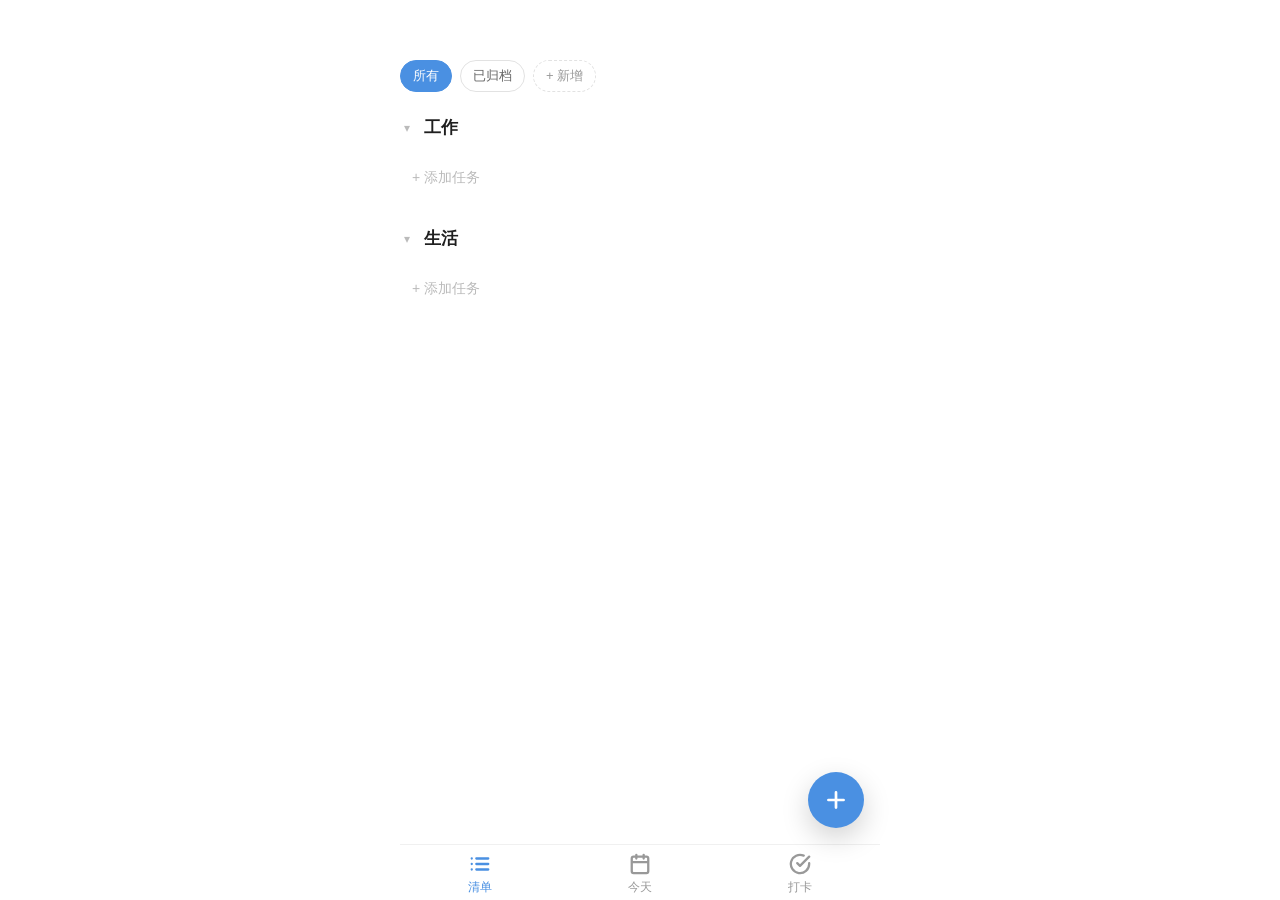
==== commit 6efbd60b: "右下角悬浮新建按钮和共用新建面板；防止 iPhone 页面被放大；变异工具支持改 CSS/HTML" ====
--- a/index.html
+++ b/index.html
@@ -2,8 +2,10 @@
 <html lang="zh">
 <head>
 <meta charset="UTF-8">
-<!-- 手机上按屏幕真实宽度渲染。没有这一行，iPhone 会当成电脑屏幕、把整页缩小 -->
-<meta name="viewport" content="width=device-width, initial-scale=1, viewport-fit=cover">
+<!-- 手机上按屏幕真实宽度渲染。没有这一行，iPhone 会当成电脑屏幕、把整页缩小。
+     maximum-scale=1 和 user-scalable=no 是不让页面缩放：这是个 App，页面和屏幕一样大才对。
+     另外两种"不小心放大"在别处处理：输入框字号（style.css 的 --text-input）、连点两下（style.css 的 touch-action） -->
+<meta name="viewport" content="width=device-width, initial-scale=1, maximum-scale=1, user-scalable=no, viewport-fit=cover">
 <title>我的待办清单</title>
 
 <!-- PWA：让它能被"添加到主屏幕"，装出来像个 App -->
@@ -36,6 +38,11 @@
   // 启动提醒检查（每分钟看一遍有没有任务到点了）
   startReminderTimer();
 
+  // 拦住 iPhone 上的双指缩放。
+  // 苹果为了照顾视力不好的用户，Safari 会无视上面 viewport 里的 user-scalable=no，
+  // 只能靠拦截它自己的"手势开始"事件。这个事件只有 iPhone / iPad 的 Safari 有，别的浏览器上这几行什么都不做
+  document.addEventListener('gesturestart', (event) => event.preventDefault());
+
   // 注册 Service Worker，让网页能离线打开。
   // 浏览器只在 https 或者 localhost 下才允许注册，所以用 http 的局域网地址访问时
   // 这一步会被跳过 —— 那种情况下网页照常能用，只是装不成 App、也不能离线
--- a/style.css
+++ b/style.css
@@ -45,9 +45,12 @@
     --text-xs:   12px;   /* 数量、标签 */
     --text-sm:   13px;   /* 菜单项 */
     --text-base: 14px;   /* 任务文字 */
-    --text-md:   15px;   /* 输入框 */
+    --text-md:   15px;   /* 稍大一点的按钮文字、图标（输入框用下面的 --text-input） */
     --text-lg:   17px;   /* 清单名 */
     --text-xl:   22px;   /* 页面标题 */
+    /* 所有输入框统一用这个字号，不能小于 16px：
+       iPhone 发现输入框的字小于 16px，点进去时会自动把整个页面放大，而且输完不会缩回去 */
+    --text-input: 16px;
 
     /* ---- 圆角 ---- */
     --radius-sm: 4px;    /* 勾选框 */
@@ -58,6 +61,12 @@
     --shadow-card: 0 1px 3px rgba(0, 0, 0, 0.06);
     --shadow-menu: 0 2px 12px rgba(0, 0, 0, 0.14);
     --shadow-lift: 0 10px 28px rgba(0, 0, 0, 0.18);   /* 拖动时浮起来的那份 */
+  }
+
+  /* 手机上快速连点两下默认会放大页面。打卡页连点数字记两次时特别容易触发，
+     放大之后页面和屏幕就对不上了。manipulation 只关掉这一种，滚动照常 */
+  html {
+    touch-action: manipulation;
   }
 
   body {
@@ -268,22 +277,6 @@
     background: var(--border-soft);
   }
 
-  .new-log-btn {
-    width: 100%;
-    padding: var(--space-3);
-    font-size: var(--text-base);
-    color: var(--text-subtle);
-    background: none;
-    border: 1px dashed var(--border-soft);
-    border-radius: var(--radius-lg);
-    cursor: pointer;
-  }
-
-  .new-log-btn:hover {
-    color: var(--accent);
-    border-color: var(--accent);
-  }
-
   /* 打完卡时浮在标签栏上方的"撤销"提示 */
   .undo-toast {
     position: fixed;
@@ -504,7 +497,7 @@
     min-width: 0;
     padding: var(--space-2);
     font-family: inherit;
-    font-size: var(--text-sm);
+    font-size: var(--text-input);
     color: var(--text-body);
     background: var(--surface);
     border: 1px solid var(--border-soft);
@@ -516,9 +509,9 @@
     border-color: var(--accent);
   }
 
-  /* 补录和新增打卡的"确定 / 取消"是同一款小按钮 */
+  /* 补录和新建面板的"确定 / 取消"是同一款小按钮 */
   .backfill-editor button,
-  .log-draft-actions button {
+  .popup-actions button {
     flex-shrink: 0;
     padding: var(--space-2) var(--space-3);
     font-size: var(--text-sm);
@@ -528,13 +521,13 @@
   }
 
   .backfill-confirm,
-  .log-draft-create {
+  .popup-submit {
     color: var(--surface);
     background: var(--accent);
   }
 
   .backfill-cancel,
-  .log-draft-cancel {
+  .popup-cancel {
     color: var(--text-muted);
     background: var(--divider);
   }
@@ -597,7 +590,7 @@
     min-height: 32px;
     padding: 0 var(--space-3);
     font-family: inherit;
-    font-size: var(--text-sm);
+    font-size: var(--text-input);
     border: 1px solid var(--accent);
     border-radius: 999px;
     outline: none;
@@ -645,24 +638,6 @@
     display: flex;
     flex-wrap: wrap;
     gap: var(--space-2);
-  }
-
-  .log-draft {
-    padding: var(--space-3);
-    background: var(--surface);
-    border-radius: var(--radius-lg);
-    box-shadow: var(--shadow-card);
-  }
-
-  .log-draft .add-input {
-    margin-bottom: var(--space-3);
-  }
-
-  .log-draft-actions {
-    display: flex;
-    justify-content: flex-end;
-    gap: var(--space-2);
-    margin-top: var(--space-3);
   }
 
   .log-item-tags {
@@ -804,7 +779,7 @@
 
   .edit-input {
     flex: 1;
-    font-size: var(--text-md);
+    font-size: var(--text-input);
     padding: var(--space-1) var(--space-1);
     border: none;
     border-bottom: 1px solid var(--accent);
@@ -829,26 +804,97 @@
     width: 100%;
     box-sizing: border-box;
     padding: var(--space-3) var(--space-3);
-    font-size: var(--text-md);
+    font-size: var(--text-input);
     border: 1px solid var(--accent);
     border-radius: var(--radius-lg);
     outline: none;
   }
 
-  #new-category-btn {
+  /* ---- 右下角悬浮的新建按钮（清单页、打卡页共用）---- */
+  .fab {
+    position: fixed;
+    /* 手机上贴屏幕右边；电脑上宽屏打开时，贴着内容区（body 最宽 480px）的右边，别跑到屏幕最边上去 */
+    right: max(var(--space-4), calc((100vw - 480px) / 2 + var(--space-4)));
+    /* 底部标签栏大约 56px 高，再往上留一点空。改标签栏高度时这里要跟着改 */
+    bottom: calc(72px + env(safe-area-inset-bottom));
+    z-index: 150;                      /* 比标签栏（100）高，比新建面板（300）低 */
+    display: flex;
+    align-items: center;
+    justify-content: center;
+    width: 56px;
+    height: 56px;
+    padding: 0;
+    color: var(--surface);
+    background: var(--accent);
+    border: none;
+    border-radius: 50%;
+    box-shadow: var(--shadow-lift);
+    cursor: pointer;
+  }
+
+  .fab:active {
+    background: var(--accent-dark);
+    transform: scale(0.95);
+  }
+
+  .fab-icon {
+    width: 26px;
+    height: 26px;
+  }
+
+  /* 有 + 按钮的页面，列表底部多留一截，不然最后一项右边的 ⋯ 或大数字会被按钮挡住。
+     这个高度 = 按钮 56px + 上下留白，改按钮大小时要跟着改 */
+  .has-fab {
+    padding-bottom: 72px;
+  }
+
+  /* 打卡后的"撤销"提示原本在标签栏上方，和 + 按钮差不多高。
+     名字长一点提示就会变宽、压到按钮上，所以有按钮时把提示挪到按钮上面。
+     140px = 按钮的 bottom 72px + 按钮高 56px + 12px 间隔 */
+  .has-fab ~ .undo-toast {
+    bottom: calc(140px + env(safe-area-inset-bottom));
+  }
+
+  /* ---- 新建面板：暗色遮罩 + 靠上方的卡片 ---- */
+  .popup-overlay {
+    position: fixed;
+    inset: 0;
+    z-index: 300;
+    display: flex;
+    justify-content: center;
+    align-items: flex-start;           /* 靠上：键盘从下面升起来时挡不住 */
+    padding: max(var(--space-7), env(safe-area-inset-top)) var(--space-4) 0;
+    background: rgba(0, 0, 0, 0.32);
+  }
+
+  .popup-card {
+    box-sizing: border-box;
     width: 100%;
-    padding: var(--space-3);
-    font-size: var(--text-base);
-    color: var(--text-subtle);
-    background: none;
-    border: 1px dashed var(--border-soft);
-    border-radius: var(--radius-lg);
-    cursor: pointer;
-  }
-
-  #new-category-btn:hover {
-    color: var(--accent);
-    border-color: var(--accent);
+    max-width: 448px;                  /* 和 body 的内容宽度（480px 减去两边留白）对齐 */
+    padding: var(--space-4);
+    background: var(--surface);
+    border-radius: var(--radius-lg);
+    box-shadow: var(--shadow-menu);
+  }
+
+  .popup-title {
+    margin-bottom: var(--space-3);
+    font-size: var(--text-lg);
+    font-weight: 600;
+    color: var(--text-title);
+  }
+
+  .popup-label {
+    margin: var(--space-4) 0 var(--space-2);
+    font-size: var(--text-xs);
+    color: var(--text-subtle);
+  }
+
+  .popup-actions {
+    display: flex;
+    justify-content: flex-end;
+    gap: var(--space-2);
+    margin-top: var(--space-4);
   }
 
   /* ---- 三个点的下拉菜单 ---- */
@@ -1139,7 +1185,7 @@
   .remind-select {
     flex: 1;
     padding: var(--space-2) 9px;
-    font-size: var(--text-base);
+    font-size: var(--text-input);
     color: var(--text-body);
     background: var(--surface);
     border: 1px solid var(--border-soft);
@@ -1215,7 +1261,7 @@
     width: 100%;
     padding: var(--space-3);
     font-family: inherit;
-    font-size: var(--text-base);
+    font-size: var(--text-input);
     line-height: 1.6;
     color: var(--text-body);
     background: var(--surface-sunken);
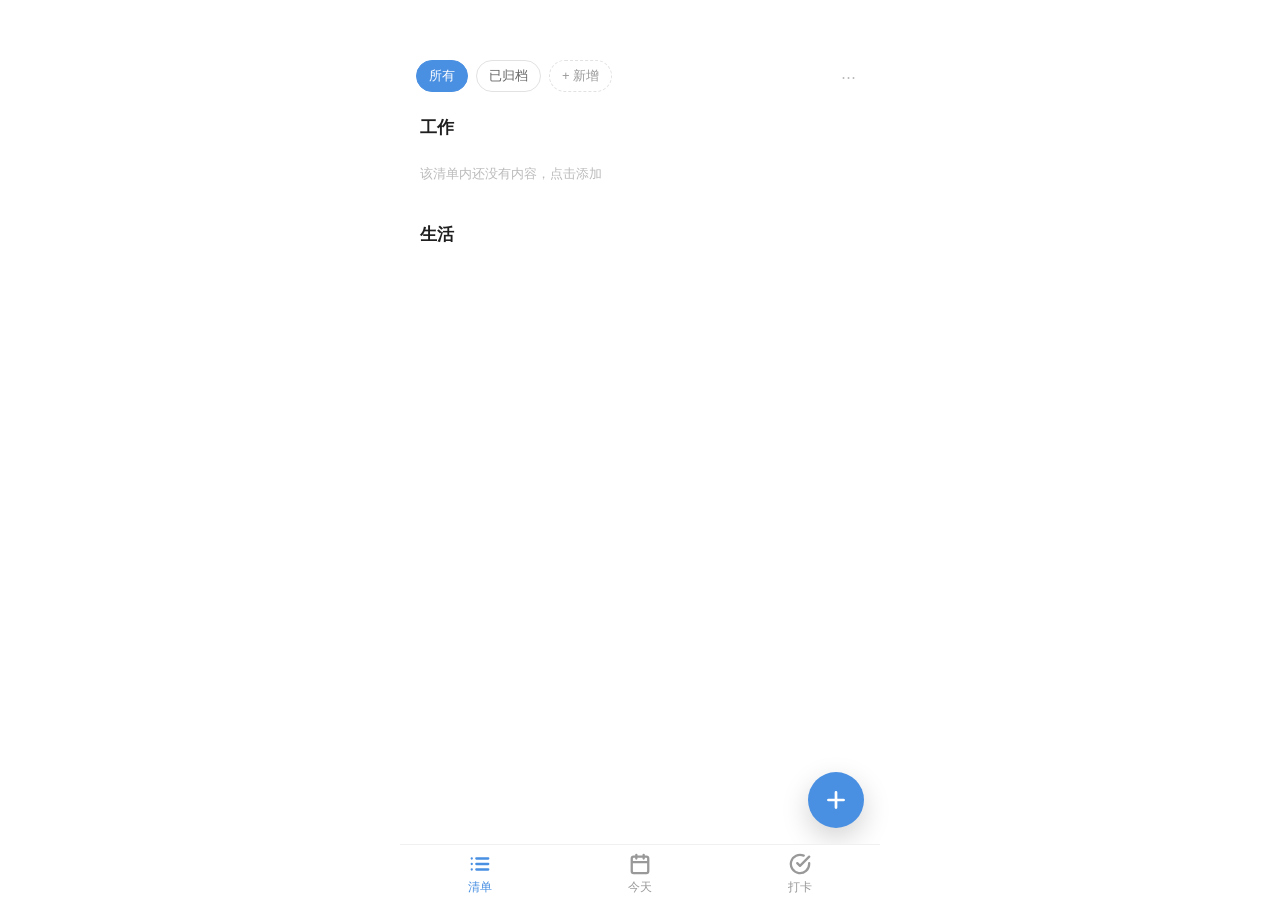
==== commit 3ecc1e82: "提醒可交给系统排队、导出/导入全部数据；新增 iOS 外壳" ====
--- a/index.html
+++ b/index.html
@@ -31,6 +31,8 @@
      新增脚本时记得同时加进 sw.js 的缓存列表（有测试盯着）和 tools/test.html 的 SCRIPTS -->
 <script src="tags.js"></script>
 <script src="logs.js"></script>
+<!-- 装成 iOS 应用时才起作用的一层（提醒交给系统、导出用系统分享）。用浏览器打开时它什么都不做 -->
+<script src="native.js"></script>
 <script>
   // 把整个应用挂到 #app 这个元素上，开始运行
   initApp(document.getElementById('app'));
@@ -46,7 +48,8 @@
   // 注册 Service Worker，让网页能离线打开。
   // 浏览器只在 https 或者 localhost 下才允许注册，所以用 http 的局域网地址访问时
   // 这一步会被跳过 —— 那种情况下网页照常能用，只是装不成 App、也不能离线
-  if ('serviceWorker' in navigator) {
+  // 装成 iOS 应用之后网页是从应用自己的地址加载的，那里没有 Service Worker 这回事
+  if ('serviceWorker' in navigator && location.protocol.startsWith('http')) {
     window.addEventListener('load', () => {
       navigator.serviceWorker.register('sw.js').catch((error) => {
         console.log('Service Worker 没注册成功：', error.message);
--- a/style.css
+++ b/style.css
@@ -67,6 +67,12 @@
      放大之后页面和屏幕就对不上了。manipulation 只关掉这一种，滚动照常 */
   html {
     touch-action: manipulation;
+    /* 详情页往右滑返回时会临时伸到屏幕外面。不夹一下的话整个网页就能横着拖，
+       手机上表现为页面左右晃、右边露出一条白。
+       两个讲究：① 必须写在 html 上，写在 body 上只夹住 body 自己那一块，整页照样能横着拖（试过了）；
+       ② 用 clip 不用 hidden —— hidden 会让 html 变成一个"可滚动的盒子"，iPhone 上容易连累上下滚动；
+       clip 只是把伸出去的部分切掉，不制造滚动。老浏览器不认 clip 就当没写，只是滑动时能横着拖一下，不影响用 */
+    overflow-x: clip;
   }
 
   body {
@@ -100,7 +106,6 @@
   @media (hover: none) {
     .pin-btn,
     .menu-btn,
-    .icon-btn,
     .attach-remove {
       min-width: 36px;
       min-height: 36px;
@@ -535,10 +540,19 @@
   /* ---- 标签（打卡页和清单页共用，界面在 tags.js 里）---- */
 
   /* 顶部那一行：所有 | 用户的标签… | 已归档 | + 新增。放不下就横着滑 */
-  .tag-bar {
-    display: flex;
+  /* 标签行（会横着滑）+ 最右边可能有的 ⋯ 菜单（不跟着滑） */
+  .tag-row {
+    display: flex;
+    align-items: center;
     gap: var(--space-2);
     margin-bottom: var(--space-4);
+  }
+
+  .tag-bar {
+    flex: 1;
+    min-width: 0;                      /* 不写这个，标签多了会把 ⋯ 挤出屏幕，而不是自己横着滑 */
+    display: flex;
+    gap: var(--space-2);
     overflow-x: auto;
     scrollbar-width: none;             /* 滑动条藏起来，手机上本来也看不到 */
   }
@@ -678,6 +692,27 @@
 
   /* 清单名比任务文字大一号、更粗、更深，
      这样一眼就能看出"清单是标题、任务是内容"的层级 */
+  /* 导出 / 导入之后的那句话。淡蓝底，和白色的任务卡片区分开 */
+  .data-notice {
+    margin-bottom: var(--space-3);
+    padding: var(--space-3);
+    border-radius: var(--radius-lg);
+    background: #eaf2fb;
+    font-size: var(--text-sm);
+    color: var(--text-body);
+  }
+
+  /* 展开的空清单下面那行小字：让人看得出"点开了，只是里面没东西" */
+  .empty-list-hint {
+    padding: var(--space-2) var(--space-1) var(--space-3);
+    font-size: var(--text-sm);
+    color: var(--text-faint);
+  }
+
+  .empty-list-hint.clickable {
+    cursor: pointer;
+  }
+
   .category-name {
     font-size: var(--text-lg);
     font-weight: 700;
@@ -785,19 +820,6 @@
     border-bottom: 1px solid var(--accent);
     outline: none;
     background: none;
-  }
-
-  .add-task {
-    padding: var(--space-3);
-    font-size: var(--text-base);
-    color: var(--text-faint);
-    border-radius: var(--radius-lg);
-    cursor: pointer;
-  }
-
-  .add-task:hover {
-    color: var(--accent);
-    background: var(--surface-sunken);
   }
 
   .add-input {
@@ -842,10 +864,63 @@
     height: 26px;
   }
 
-  /* 有 + 按钮的页面，列表底部多留一截，不然最后一项右边的 ⋯ 或大数字会被按钮挡住。
-     这个高度 = 按钮 56px + 上下留白，改按钮大小时要跟着改 */
-  .has-fab {
-    padding-bottom: 72px;
+  /* ---- 清单页、今天页、打卡页的骨架：整页钉在屏幕上，只有下面装列表的那一块自己滚 ----
+     整个网页一起滚的话，标签行会跟着滚走、右边冒出滚动条、滑到头整页弹一下，一看就是网页。
+     结构见 app.js 的 createScrollingPage */
+  .page {
+    position: fixed;
+    /* 必须有底色。iPhone 给状态栏上色时看的是贴在最顶上的东西，它要是透明的，
+       状态栏可能一直停在之前的颜色上（比如新建面板遮罩的灰） */
+    background: var(--surface);
+    top: 0;
+    bottom: 0;
+    left: 0;
+    right: 0;
+    display: flex;
+    flex-direction: column;
+    box-sizing: border-box;
+    max-width: 480px;                  /* 和 body 一样宽，电脑上居中 */
+    margin: 0 auto;
+    padding-top: 60px;                 /* 和 body 的上边距一样；手机上见紧跟着的 @media */
+  }
+
+  /* 手机上顶部少留点白，只让出刘海和状态栏的位置（和 body 在手机上的上边距一致）。
+     这条必须写在上面 .page 的后面：两条一样"具体"时，写在后面的赢。
+     真踩过：一开始把它放进了文件开头那段"手机上的调整"里，结果被后面的 60px 盖掉，标签行上面空了一大块 */
+  @media (max-width: 600px) {
+    .page {
+      padding-top: max(var(--space-6), env(safe-area-inset-top));
+    }
+  }
+
+  /* 上面固定的那块：标题、标签行 */
+  .page-top {
+    flex-shrink: 0;
+    position: relative;
+    z-index: 2;                        /* 标签行右边 ⋯ 的下拉菜单要盖在下面的列表上 */
+    padding: 0 var(--space-4);
+  }
+
+  /* 下面自己滚的那块 */
+  .page-scroll {
+    flex: 1;
+    min-height: 0;                     /* 不写这个，内容多了会把这块撑高，而不是在里面滚 */
+    overflow-y: auto;
+    overscroll-behavior: contain;      /* 滑到头时别带着整个网页一起弹 */
+    /* 左右留白放在滚动区里面，卡片的阴影才不会被滚动区的边切掉；
+       底部让出标签栏的位置（80px，和 body 的 padding-bottom 一样），不然最后一项会被盖住 */
+    padding: 0 var(--space-4) calc(80px + env(safe-area-inset-bottom));
+    scrollbar-width: none;             /* 藏滚动条（电脑、安卓） */
+  }
+
+  .page-scroll::-webkit-scrollbar {
+    display: none;                     /* 藏滚动条（iPhone 上的 Safari 认这个） */
+  }
+
+  /* 有 + 按钮的页面，底部再多留一截，不然最后一项右边的 ⋯ 或大数字会被按钮挡住。
+     72px = 按钮 56px + 上下留白，改按钮大小时要跟着改 */
+  .has-fab .page-scroll {
+    padding-bottom: calc(80px + 72px + env(safe-area-inset-bottom));
   }
 
   /* 打卡后的"撤销"提示原本在标签栏上方，和 + 按钮差不多高。
@@ -855,15 +930,33 @@
     bottom: calc(140px + env(safe-area-inset-bottom));
   }
 
+  /* 打字的时候（光标在输入框里）把底部的标签栏、+ 按钮、撤销提示收起来。
+     iPhone 弹出键盘时，会把贴在屏幕底部的东西顶到键盘上面，挡住正在输入的地方。
+     只在触屏设备上这样做：电脑没有弹出键盘，打字时标签栏突然消失反而奇怪。
+     typing 这个 class 由 app.js 的 syncTypingState() 加上和去掉 */
+  @media (hover: none) {
+    .typing .tab-bar,
+    .typing .fab,
+    .typing .undo-toast {
+      display: none;
+    }
+  }
+
   /* ---- 新建面板：暗色遮罩 + 靠上方的卡片 ---- */
   .popup-overlay {
     position: fixed;
-    inset: 0;
+    /* 暗色遮罩不盖住最上面的状态栏（时间、电量那一条）。
+       iPhone 会照着贴在页面最顶上的东西给状态栏上色：遮罩盖到顶的话，面板打开时状态栏被染成灰色，
+       面板关掉后有时不会变回来，顶上留一条灰（用户截图发现的，那个灰正好是这层遮罩叠在白底上的颜色） */
+    top: env(safe-area-inset-top);
+    right: 0;
+    bottom: 0;
+    left: 0;
     z-index: 300;
     display: flex;
     justify-content: center;
     align-items: flex-start;           /* 靠上：键盘从下面升起来时挡不住 */
-    padding: max(var(--space-7), env(safe-area-inset-top)) var(--space-4) 0;
+    padding: var(--space-7) var(--space-4) 0;
     background: rgba(0, 0, 0, 0.32);
   }
 
@@ -884,10 +977,9 @@
     color: var(--text-title);
   }
 
-  .popup-label {
-    margin: var(--space-4) 0 var(--space-2);
-    font-size: var(--text-xs);
-    color: var(--text-subtle);
+  /* 输入框下面直接跟着一排选项时，中间留点空，别贴在一起（三个新建面板都不写小标题了，全靠这条） */
+  .popup-card .add-input + .tag-picker {
+    margin-top: var(--space-3);
   }
 
   .popup-actions {
@@ -1130,40 +1222,62 @@
     text-decoration: line-through;
   }
 
-  .detail-row {
-    display: flex;
-    align-items: center;
-    gap: var(--space-3);
-    padding: var(--space-3) var(--space-1);
-    font-size: var(--text-base);
-    border-bottom: 1px solid var(--divider);
+  /* 详情页标题下面一行：清单标签 + 闹钟 */
+  .detail-meta {
+    display: flex;
+    align-items: center;
+    flex-wrap: wrap;
+    gap: var(--space-2);
+    margin: var(--space-3) 0 var(--space-2);
+  }
+
+  /* 属于哪个清单：长得像标签，但用虚线框，表示"这是它所在的地方"而不是可以点选的标签 */
+  .list-chip {
+    display: inline-flex;
+    align-items: center;
+    min-height: 32px;
+    box-sizing: border-box;
+    padding: 0 var(--space-3);
+    font-size: var(--text-sm);
+    color: var(--text-muted);
+    border: 1px dashed var(--border);
+    border-radius: 999px;
+  }
+
+  /* 闹钟：截止时间和提醒。没设时是灰色小图标，设了时间图标变红、旁边写上时间 */
+  .due-btn {
+    display: inline-flex;
+    align-items: center;
+    gap: var(--space-1);
+    min-height: 32px;
+    min-width: 32px;                   /* 只有图标时也要好点 */
+    padding: 0 var(--space-2);
+    font-family: inherit;
+    font-size: var(--text-sm);
+    color: var(--text-faint);
+    background: none;
+    border: none;
+    border-radius: 999px;
+    cursor: pointer;
+  }
+
+  .due-icon {
+    width: 18px;
+    height: 18px;
+  }
+
+  .due-btn.has-due .due-icon {
+    color: var(--danger);
+  }
+
+  .due-btn.has-due .due-text {
+    color: var(--text-muted);
   }
 
   .detail-label {
     flex-shrink: 0;
     width: 68px;
     color: var(--text-subtle);
-  }
-
-  .detail-value {
-    flex: 1;
-  }
-
-  .detail-value.empty {
-    color: var(--icon-idle);
-  }
-
-  .icon-btn {
-    padding: var(--space-1);
-    font-size: var(--text-md);
-    color: var(--text-faint);
-    background: none;
-    border: none;
-    cursor: pointer;
-  }
-
-  .icon-btn:hover {
-    color: var(--accent);
   }
 
   .due-editor {
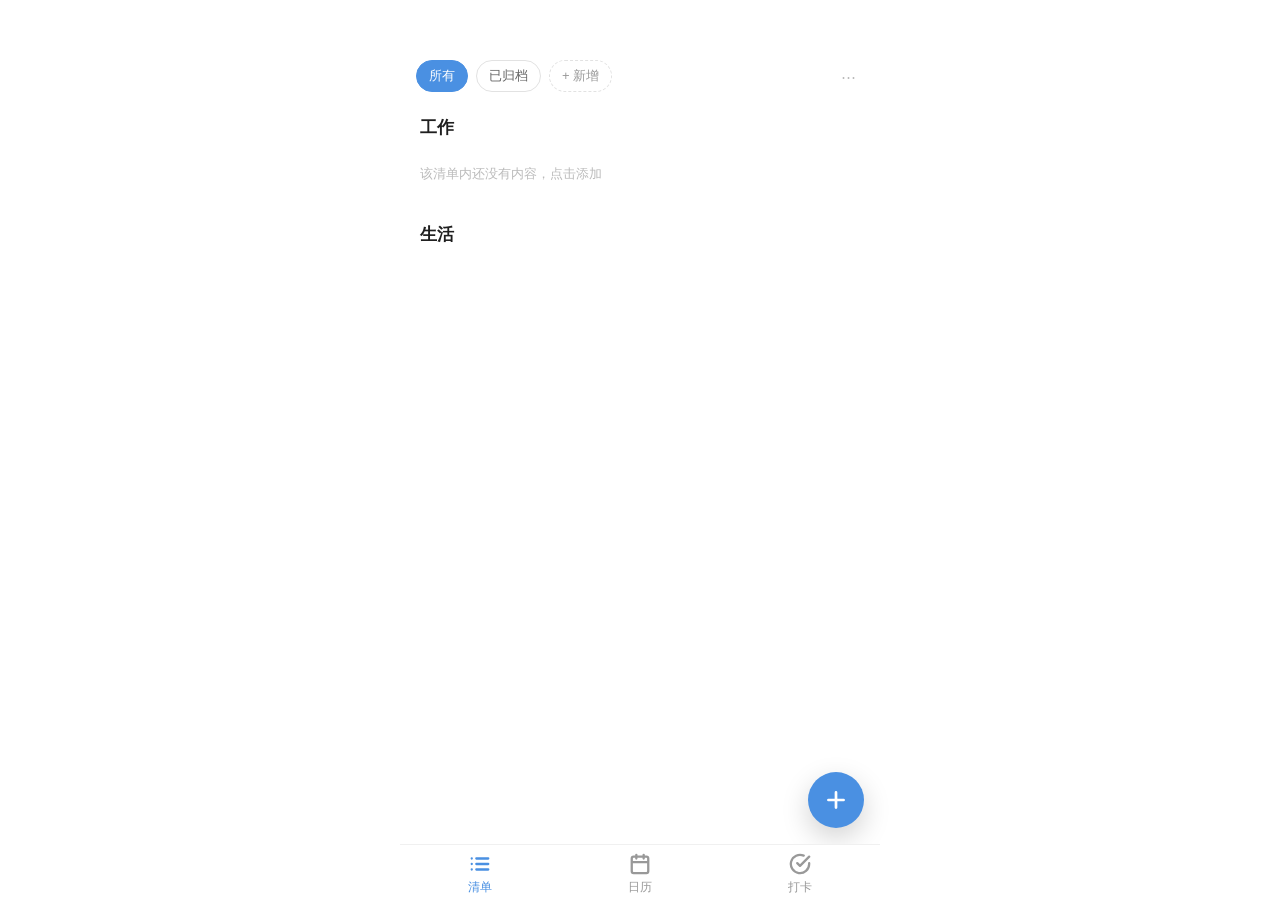
==== commit 4ec70c0e: "今天页改成日历页（月/周/日三视图），月历抽成和打卡共用的组件" ====
--- a/index.html
+++ b/index.html
@@ -30,6 +30,8 @@
      打卡功能单独放在 logs.js 里。它们要用前面文件里的工具，所以顺序不能乱。
      新增脚本时记得同时加进 sw.js 的缓存列表（有测试盯着）和 tools/test.html 的 SCRIPTS -->
 <script src="tags.js"></script>
+<!-- 日历页，以及打卡详情页也在用的那个月历 -->
+<script src="calendar.js"></script>
 <script src="logs.js"></script>
 <!-- 装成 iOS 应用时才起作用的一层（提醒交给系统、导出用系统分享）。用浏览器打开时它什么都不做 -->
 <script src="native.js"></script>
--- a/style.css
+++ b/style.css
@@ -192,6 +192,118 @@
     text-align: center;
   }
 
+  /* ---- 日历页 ---- */
+  /* 右上角的 月 / 周 / 日。靠右放：它是"换个看法"，不是这一页的主角 */
+  .view-switch {
+    display: flex;
+    justify-content: flex-end;
+    gap: var(--space-1);
+    margin-bottom: var(--space-3);
+  }
+
+  .view-switch-btn {
+    min-width: 40px;
+    padding: var(--space-1) var(--space-3);
+    border: 1px solid var(--line);
+    border-radius: var(--radius);
+    background: var(--surface);
+    font-size: var(--text-sm);
+    color: var(--text-subtle);
+  }
+
+  .view-switch-btn.active {
+    border-color: var(--accent);
+    background: var(--accent);
+    color: #fff;
+  }
+
+  /* 有任务的日子：数字下面一个小圆点。格子里放得下，又不抢数字的位置 */
+  .task-dot {
+    position: absolute;
+    bottom: 4px;
+    left: 50%;
+    width: 5px;
+    height: 5px;
+    margin-left: -2.5px;
+    border-radius: 50%;
+    background: var(--accent);
+  }
+
+  /* 月视图里选中的那天是个主色实心圆，小圆点贴在圆下缘会拖出一个水滴形状，很难看。
+     索性不画：这一天的任务就列在日历正下方，那个点已经没有信息量了。
+     （周视图的选中是淡蓝底，点照常画得清楚，不用管） */
+  .calendar-cell.selected .task-dot {
+    display: none;
+  }
+
+  /* 周视图：一行七天，左右各一个翻页箭头 */
+  .week-strip {
+    display: flex;
+    align-items: center;
+    gap: var(--space-1);
+    margin-bottom: var(--space-4);
+  }
+
+  .week-days {
+    flex: 1;
+    display: flex;
+    gap: var(--space-1);
+  }
+
+  .week-day {
+    position: relative;      /* 小圆点是绝对定位的，要有个参照 */
+    flex: 1;
+    padding: var(--space-2) 0 var(--space-4);
+    border: 1px solid transparent;
+    border-radius: var(--radius);
+    background: none;
+    line-height: 1.4;
+  }
+
+  .week-day-name {
+    display: block;
+    font-size: var(--text-xs);
+    color: var(--text-subtle);
+  }
+
+  .week-day-number {
+    display: block;
+    font-size: var(--text-base);
+    color: var(--text-body);
+  }
+
+  .week-day.today .week-day-number {
+    font-weight: 600;
+    color: var(--accent);
+  }
+
+  .week-day.selected {
+    border-color: var(--accent);
+    background: #eaf2fb;
+  }
+
+  /* 日视图：只有一行标题加左右箭头 */
+  .day-header {
+    display: flex;
+    align-items: center;
+    justify-content: space-between;
+    margin-bottom: var(--space-4);
+  }
+
+  .day-title {
+    font-size: var(--text-md);
+    font-weight: 600;
+    color: var(--text-body);
+  }
+
+  /* 这一天没有任务时的那行小字。比 .empty-state 轻，因为上面还有个日历撑着 */
+  .day-empty {
+    padding: var(--space-4) var(--space-1);
+    font-size: var(--text-sm);
+    color: var(--text-faint);
+    text-align: center;
+  }
+
   .today-section {
     margin-bottom: var(--space-6);
   }
@@ -386,7 +498,7 @@
   }
 
   .calendar-cell {
-    position: relative;
+    position: relative;                /* 打卡的手写圈、有任务的小圆点都是绝对定位的 */
     display: flex;
     align-items: center;
     justify-content: center;
